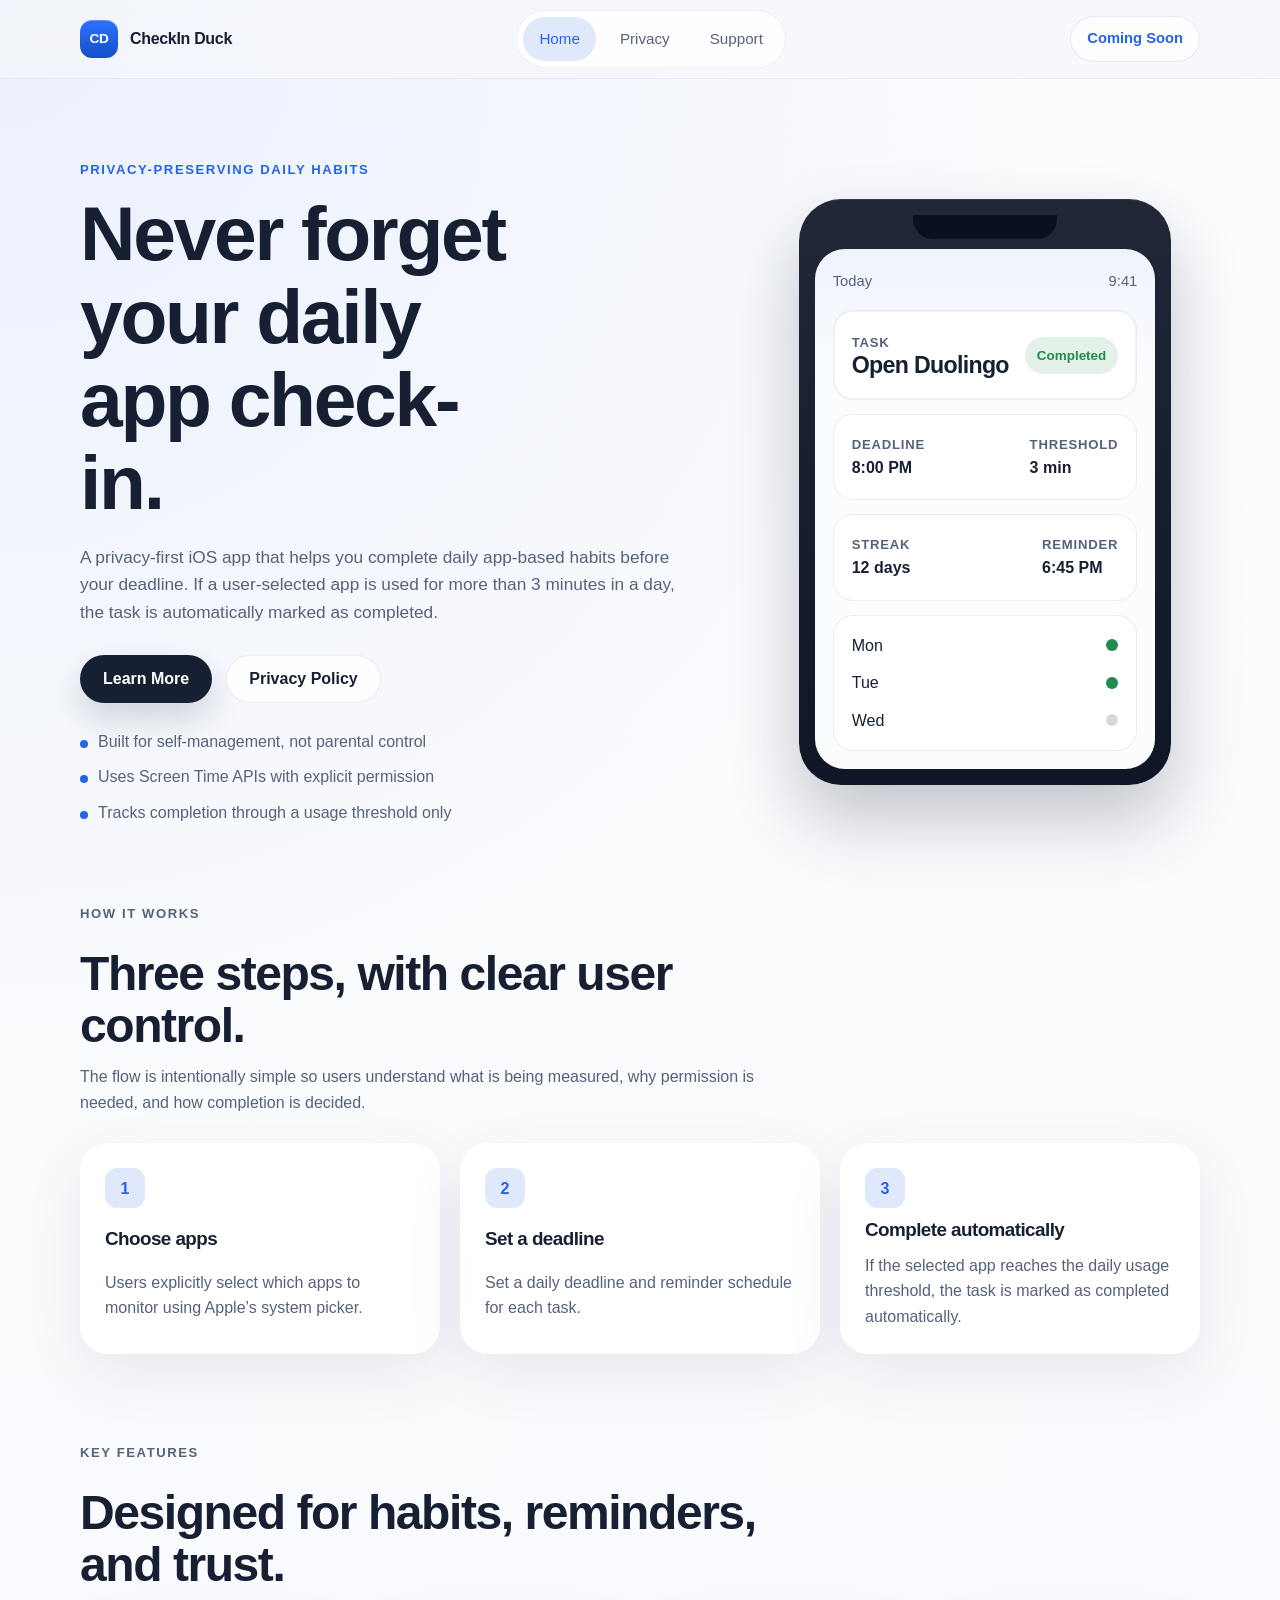
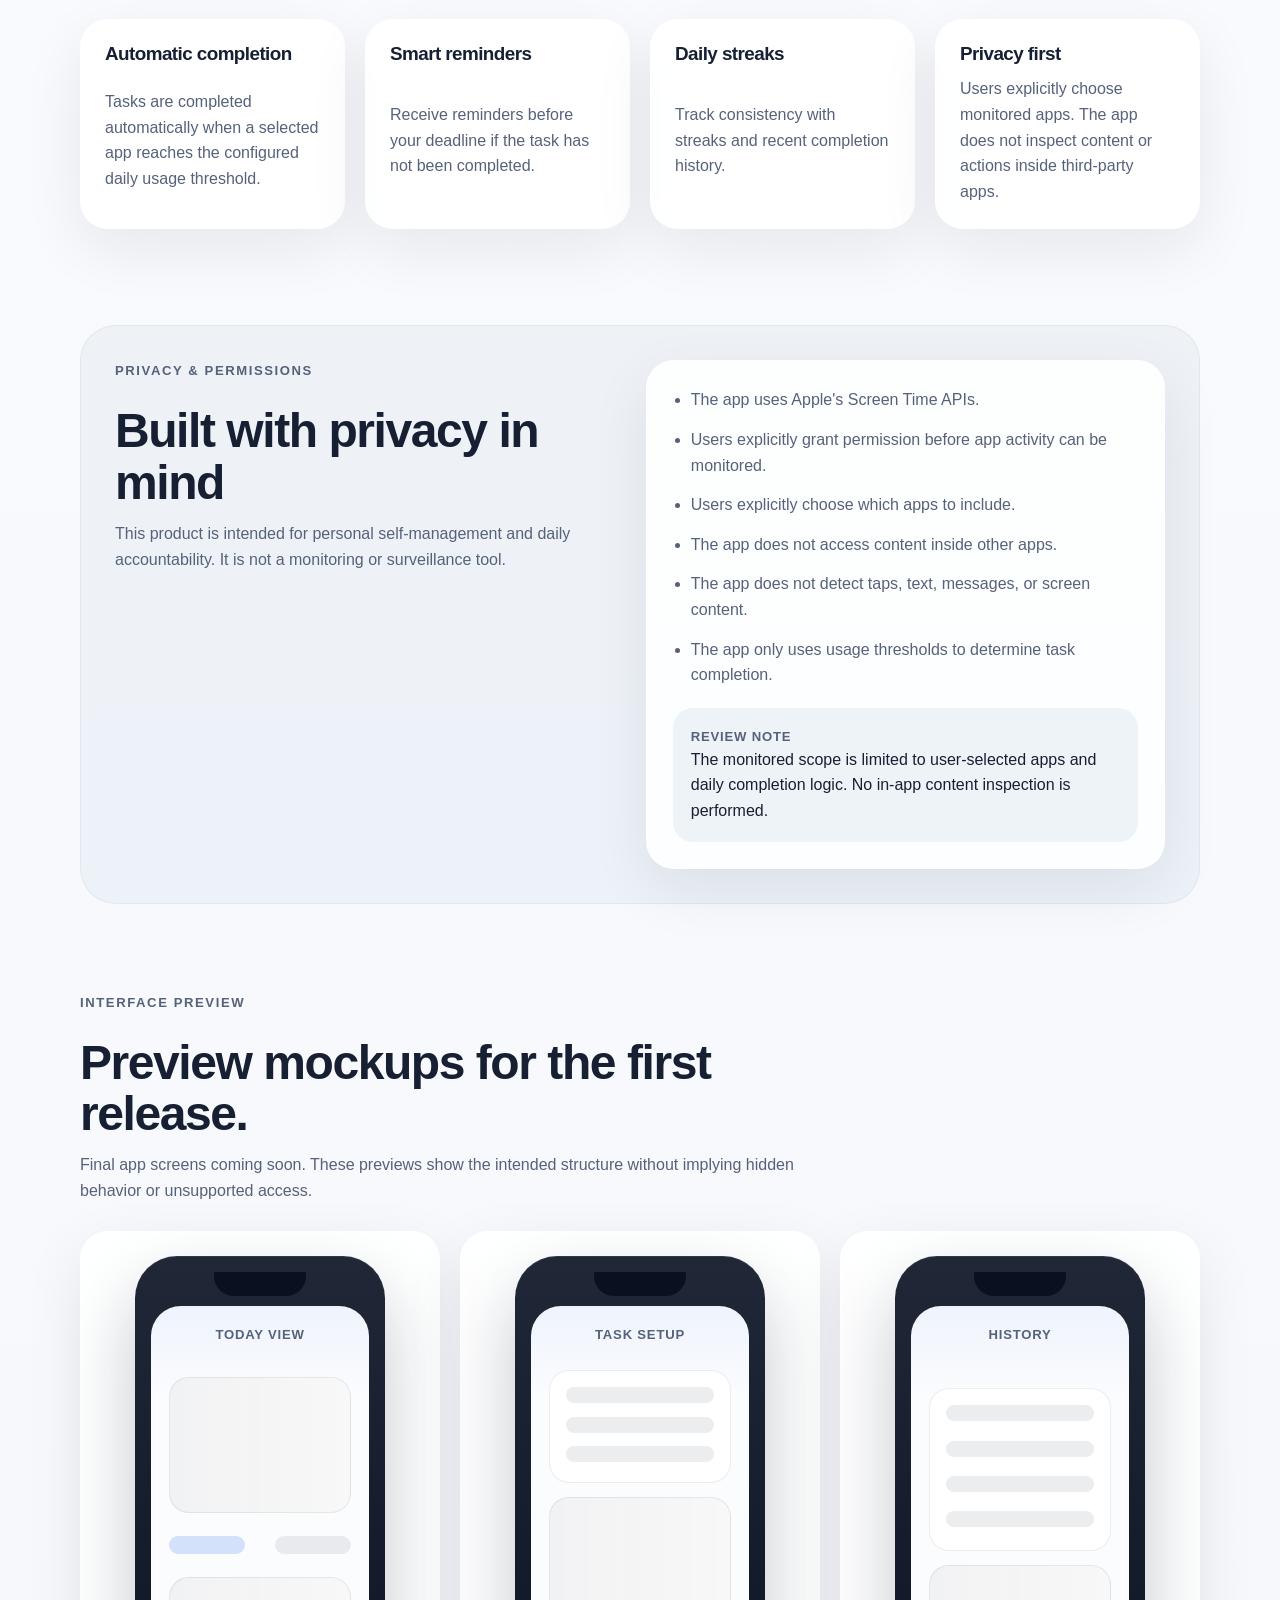
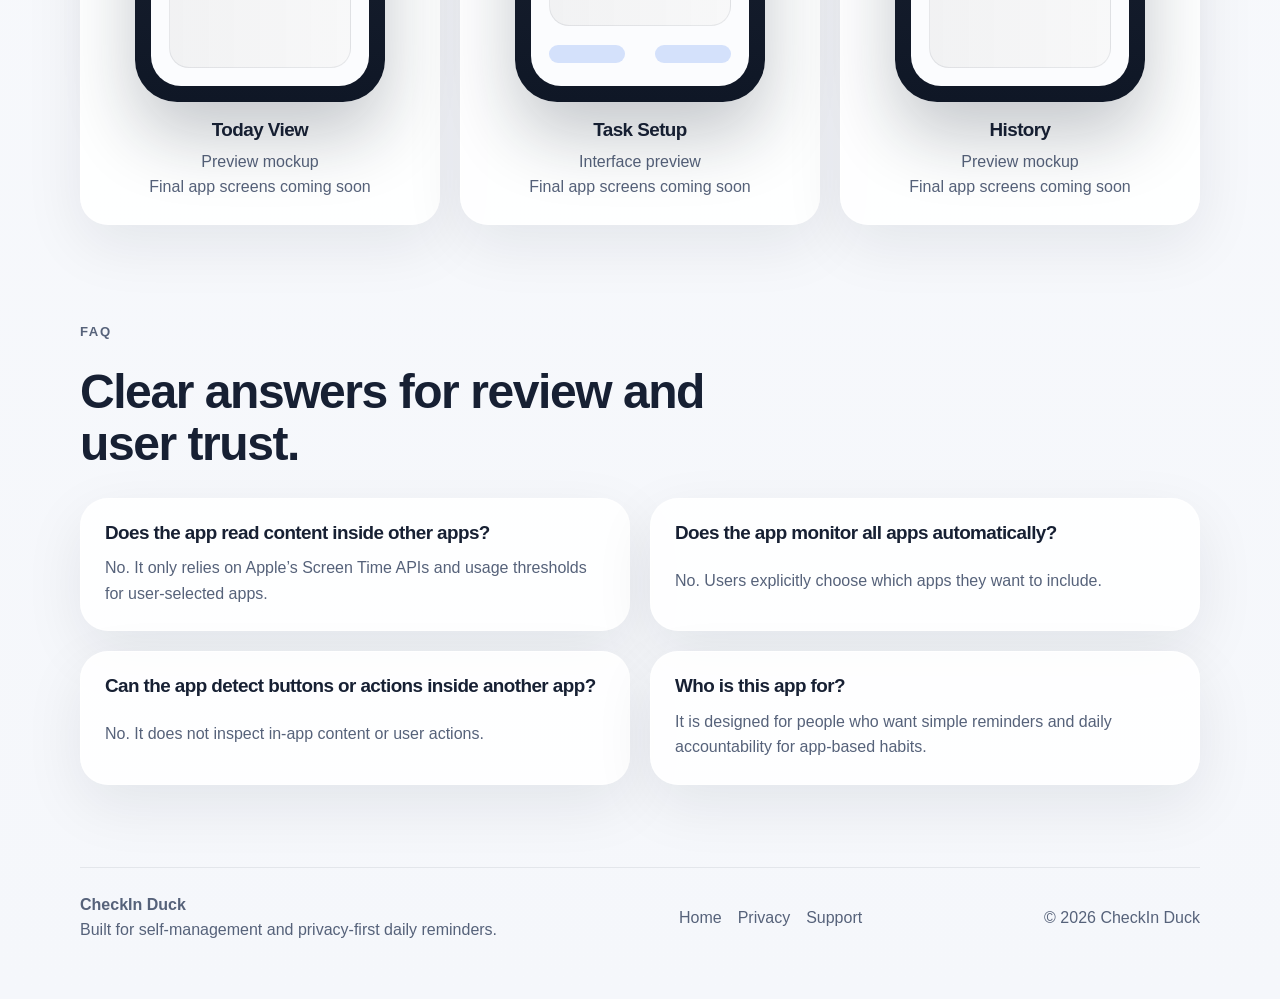
==== index.html @ afc6a71b "v1" ====
<!DOCTYPE html>
<html lang="en">
  <head>
    <meta charset="UTF-8" />
    <meta name="viewport" content="width=device-width, initial-scale=1.0" />
    <title>CheckIn Duck | Privacy-First Daily App Check-Ins</title>
    <meta
      name="description"
      content="CheckIn Duck is a privacy-preserving iOS app for daily app-based habits, reminders, and Screen Time API usage threshold check-ins."
    />
    <link rel="stylesheet" href="styles.css" />
  </head>
  <body data-page="home">
    <header class="site-header">
      <div class="container nav-shell">
        <a class="brand" href="index.html" aria-label="CheckIn Duck home">
          <span class="brand-mark">CD</span>
          <span>CheckIn Duck</span>
        </a>
        <nav class="site-nav" aria-label="Primary">
          <a href="index.html" data-nav="home">Home</a>
          <a href="privacy.html" data-nav="privacy">Privacy</a>
          <a href="support.html" data-nav="support">Support</a>
        </nav>
        <a class="nav-pill" href="#screens">Coming Soon</a>
      </div>
    </header>

    <main>
      <section class="hero">
        <div class="container hero-grid">
          <div class="hero-copy">
            <p class="eyebrow">Privacy-preserving daily habits</p>
            <h1>Never forget your daily app check-in.</h1>
            <p class="hero-text">
              A privacy-first iOS app that helps you complete daily app-based
              habits before your deadline. If a user-selected app is used for
              more than 3 minutes in a day, the task is automatically marked as
              completed.
            </p>
            <div class="hero-actions">
              <a class="button button-primary" href="#how-it-works">Learn More</a>
              <a class="button button-secondary" href="privacy.html"
                >Privacy Policy</a
              >
            </div>
            <ul class="hero-points" aria-label="Product highlights">
              <li>Built for self-management, not parental control</li>
              <li>Uses Screen Time APIs with explicit permission</li>
              <li>Tracks completion through a usage threshold only</li>
            </ul>
          </div>

          <div class="device device-hero" aria-hidden="true">
            <div class="device-notch"></div>
            <div class="device-screen">
              <div class="mock-header">
                <span>Today</span>
                <span>9:41</span>
              </div>
              <div class="mock-task accent-border">
                <div>
                  <p class="mock-label">Task</p>
                  <h2>Open Duolingo</h2>
                </div>
                <span class="status-complete">Completed</span>
              </div>
              <div class="mock-panel">
                <div>
                  <p class="mock-label">Deadline</p>
                  <strong>8:00 PM</strong>
                </div>
                <div>
                  <p class="mock-label">Threshold</p>
                  <strong>3 min</strong>
                </div>
              </div>
              <div class="mock-panel two-column">
                <div>
                  <p class="mock-label">Streak</p>
                  <strong>12 days</strong>
                </div>
                <div>
                  <p class="mock-label">Reminder</p>
                  <strong>6:45 PM</strong>
                </div>
              </div>
              <div class="mock-history">
                <div class="history-row">
                  <span>Mon</span>
                  <span class="history-dot done"></span>
                </div>
                <div class="history-row">
                  <span>Tue</span>
                  <span class="history-dot done"></span>
                </div>
                <div class="history-row">
                  <span>Wed</span>
                  <span class="history-dot pending"></span>
                </div>
              </div>
            </div>
          </div>
        </div>
      </section>

      <section class="section" id="how-it-works">
        <div class="container">
          <div class="section-heading">
            <p class="eyebrow">How It Works</p>
            <h2>Three steps, with clear user control.</h2>
            <p>
              The flow is intentionally simple so users understand what is being
              measured, why permission is needed, and how completion is decided.
            </p>
          </div>
          <div class="grid grid-3">
            <article class="card step-card">
              <span class="step-number">1</span>
              <h3>Choose apps</h3>
              <p>
                Users explicitly select which apps to monitor using Apple’s
                system picker.
              </p>
            </article>
            <article class="card step-card">
              <span class="step-number">2</span>
              <h3>Set a deadline</h3>
              <p>
                Set a daily deadline and reminder schedule for each task.
              </p>
            </article>
            <article class="card step-card">
              <span class="step-number">3</span>
              <h3>Complete automatically</h3>
              <p>
                If the selected app reaches the daily usage threshold, the task
                is marked as completed automatically.
              </p>
            </article>
          </div>
        </div>
      </section>

      <section class="section section-soft">
        <div class="container">
          <div class="section-heading">
            <p class="eyebrow">Key features</p>
            <h2>Designed for habits, reminders, and trust.</h2>
          </div>
          <div class="grid grid-4">
            <article class="card feature-card">
              <h3>Automatic completion</h3>
              <p>
                Tasks are completed automatically when a selected app reaches
                the configured daily usage threshold.
              </p>
            </article>
            <article class="card feature-card">
              <h3>Smart reminders</h3>
              <p>
                Receive reminders before your deadline if the task has not been
                completed.
              </p>
            </article>
            <article class="card feature-card">
              <h3>Daily streaks</h3>
              <p>
                Track consistency with streaks and recent completion history.
              </p>
            </article>
            <article class="card feature-card">
              <h3>Privacy first</h3>
              <p>
                Users explicitly choose monitored apps. The app does not inspect
                content or actions inside third-party apps.
              </p>
            </article>
          </div>
        </div>
      </section>

      <section class="section">
        <div class="container privacy-band">
          <div class="section-heading aligned-left">
            <p class="eyebrow">Privacy &amp; permissions</p>
            <h2>Built with privacy in mind</h2>
            <p>
              This product is intended for personal self-management and daily
              accountability. It is not a monitoring or surveillance tool.
            </p>
          </div>
          <div class="privacy-card">
            <ul class="privacy-list">
              <li>The app uses Apple's Screen Time APIs.</li>
              <li>
                Users explicitly grant permission before app activity can be
                monitored.
              </li>
              <li>Users explicitly choose which apps to include.</li>
              <li>The app does not access content inside other apps.</li>
              <li>
                The app does not detect taps, text, messages, or screen content.
              </li>
              <li>
                The app only uses usage thresholds to determine task completion.
              </li>
            </ul>
            <div class="privacy-note">
              <p class="mock-label">Review note</p>
              <p>
                The monitored scope is limited to user-selected apps and daily
                completion logic. No in-app content inspection is performed.
              </p>
            </div>
          </div>
        </div>
      </section>

      <section class="section section-soft" id="screens">
        <div class="container">
          <div class="section-heading">
            <p class="eyebrow">Interface preview</p>
            <h2>Preview mockups for the first release.</h2>
            <p>
              Final app screens coming soon. These previews show the intended
              structure without implying hidden behavior or unsupported access.
            </p>
          </div>
          <div class="grid grid-3 preview-grid">
            <article class="preview-card">
              <div class="device device-small" aria-hidden="true">
                <div class="device-notch"></div>
                <div class="device-screen">
                  <p class="preview-title">Today View</p>
                  <div class="wire-block tall"></div>
                  <div class="wire-row">
                    <span class="wire-chip"></span>
                    <span class="wire-chip light"></span>
                  </div>
                  <div class="wire-block"></div>
                </div>
              </div>
              <h3>Today View</h3>
              <p>Preview mockup</p>
              <p>Final app screens coming soon</p>
            </article>
            <article class="preview-card">
              <div class="device device-small" aria-hidden="true">
                <div class="device-notch"></div>
                <div class="device-screen">
                  <p class="preview-title">Task Setup</p>
                  <div class="wire-list">
                    <span></span>
                    <span></span>
                    <span></span>
                  </div>
                  <div class="wire-block tall"></div>
                  <div class="wire-row">
                    <span class="wire-chip"></span>
                    <span class="wire-chip"></span>
                  </div>
                </div>
              </div>
              <h3>Task Setup</h3>
              <p>Interface preview</p>
              <p>Final app screens coming soon</p>
            </article>
            <article class="preview-card">
              <div class="device device-small" aria-hidden="true">
                <div class="device-notch"></div>
                <div class="device-screen">
                  <p class="preview-title">History</p>
                  <div class="history-stack">
                    <span></span>
                    <span></span>
                    <span></span>
                    <span></span>
                  </div>
                  <div class="wire-block"></div>
                </div>
              </div>
              <h3>History</h3>
              <p>Preview mockup</p>
              <p>Final app screens coming soon</p>
            </article>
          </div>
        </div>
      </section>

      <section class="section">
        <div class="container">
          <div class="section-heading">
            <p class="eyebrow">FAQ</p>
            <h2>Clear answers for review and user trust.</h2>
          </div>
          <div class="faq-list">
            <article class="card faq-item">
              <h3>Does the app read content inside other apps?</h3>
              <p>
                No. It only relies on Apple’s Screen Time APIs and usage
                thresholds for user-selected apps.
              </p>
            </article>
            <article class="card faq-item">
              <h3>Does the app monitor all apps automatically?</h3>
              <p>
                No. Users explicitly choose which apps they want to include.
              </p>
            </article>
            <article class="card faq-item">
              <h3>Can the app detect buttons or actions inside another app?</h3>
              <p>
                No. It does not inspect in-app content or user actions.
              </p>
            </article>
            <article class="card faq-item">
              <h3>Who is this app for?</h3>
              <p>
                It is designed for people who want simple reminders and daily
                accountability for app-based habits.
              </p>
            </article>
          </div>
        </div>
      </section>
    </main>

    <footer class="site-footer">
      <div class="container footer-shell">
        <div>
          <p class="footer-brand">CheckIn Duck</p>
          <p>Built for self-management and privacy-first daily reminders.</p>
        </div>
        <div class="footer-links">
          <a href="index.html">Home</a>
          <a href="privacy.html">Privacy</a>
          <a href="support.html">Support</a>
        </div>
        <p>&copy; <span data-current-year>2026</span> CheckIn Duck</p>
      </div>
    </footer>

    <script src="script.js"></script>
  </body>
</html>
---- styles.css ----
:root {
  --bg: #f5f7fb;
  --surface: rgba(255, 255, 255, 0.88);
  --surface-strong: #ffffff;
  --surface-muted: #eef3f8;
  --text: #172033;
  --text-soft: #56627a;
  --line: rgba(23, 32, 51, 0.1);
  --accent: #2563eb;
  --accent-soft: rgba(37, 99, 235, 0.14);
  --success: #1f8b4d;
  --shadow: 0 20px 60px rgba(15, 23, 42, 0.08);
  --radius-lg: 28px;
  --radius-md: 20px;
  --radius-sm: 14px;
  --container: min(1120px, calc(100vw - 40px));
}

* {
  box-sizing: border-box;
}

html {
  scroll-behavior: smooth;
}

body {
  margin: 0;
  color: var(--text);
  font-family: "SF Pro Display", "SF Pro Text", "Helvetica Neue", Helvetica,
    Arial, sans-serif;
  background:
    radial-gradient(circle at top left, rgba(37, 99, 235, 0.08), transparent 24%),
    linear-gradient(180deg, #fbfcfe 0%, var(--bg) 100%);
  line-height: 1.6;
}

a {
  color: inherit;
  text-decoration: none;
}

img {
  max-width: 100%;
}

.container {
  width: var(--container);
  margin: 0 auto;
}

.narrow {
  width: min(760px, calc(100vw - 40px));
}

.site-header {
  position: sticky;
  top: 0;
  z-index: 10;
  backdrop-filter: blur(18px);
  background: rgba(245, 247, 251, 0.72);
  border-bottom: 1px solid rgba(23, 32, 51, 0.05);
}

.nav-shell {
  display: flex;
  align-items: center;
  justify-content: space-between;
  gap: 20px;
  min-height: 78px;
}

.brand {
  display: inline-flex;
  align-items: center;
  gap: 12px;
  font-weight: 650;
  letter-spacing: -0.02em;
}

.brand-mark {
  display: grid;
  place-items: center;
  width: 38px;
  height: 38px;
  border-radius: 12px;
  background: linear-gradient(180deg, #2b71ff, #1650c8);
  color: #fff;
  box-shadow: inset 0 1px 0 rgba(255, 255, 255, 0.24);
  font-size: 0.85rem;
}

.site-nav {
  display: inline-flex;
  gap: 8px;
  padding: 6px;
  border-radius: 999px;
  background: rgba(255, 255, 255, 0.78);
  border: 1px solid rgba(23, 32, 51, 0.06);
}

.site-nav a,
.nav-pill,
.button {
  transition:
    transform 180ms ease,
    background-color 180ms ease,
    border-color 180ms ease,
    color 180ms ease;
}

.site-nav a {
  padding: 10px 16px;
  border-radius: 999px;
  color: var(--text-soft);
  font-size: 0.95rem;
}

.site-nav a.is-active,
.site-nav a:hover {
  background: var(--accent-soft);
  color: var(--accent);
}

.nav-pill {
  padding: 10px 16px;
  border-radius: 999px;
  border: 1px solid rgba(37, 99, 235, 0.14);
  background: rgba(255, 255, 255, 0.88);
  color: var(--accent);
  font-size: 0.92rem;
  font-weight: 600;
}

.nav-pill:hover,
.button:hover {
  transform: translateY(-1px);
}

.hero,
.page-hero {
  padding: 80px 0 36px;
}

.hero-grid {
  display: grid;
  grid-template-columns: minmax(0, 1.05fr) minmax(300px, 430px);
  gap: 52px;
  align-items: center;
}

.eyebrow {
  margin: 0 0 12px;
  color: var(--accent);
  font-size: 0.82rem;
  font-weight: 700;
  letter-spacing: 0.12em;
  text-transform: uppercase;
}

h1,
h2,
h3 {
  margin: 0;
  letter-spacing: -0.03em;
  line-height: 1.08;
}

h1 {
  font-size: clamp(2.9rem, 6vw, 5.2rem);
  max-width: 10ch;
}

h2 {
  font-size: clamp(2rem, 4vw, 3rem);
}

h3 {
  font-size: 1.18rem;
}

p {
  margin: 0;
}

.hero-text,
.page-intro,
.section-heading p,
.card p,
.preview-card p,
.support-note p,
.site-footer p {
  color: var(--text-soft);
}

.hero-text {
  margin-top: 20px;
  max-width: 62ch;
  font-size: 1.08rem;
}

.hero-actions {
  display: flex;
  gap: 14px;
  margin: 28px 0 26px;
}

.button {
  display: inline-flex;
  align-items: center;
  justify-content: center;
  min-height: 48px;
  padding: 0 22px;
  border-radius: 999px;
  border: 1px solid transparent;
  font-weight: 600;
}

.button-primary {
  background: var(--text);
  color: #fff;
  box-shadow: 0 16px 32px rgba(23, 32, 51, 0.16);
}

.button-secondary {
  background: rgba(255, 255, 255, 0.82);
  border-color: rgba(23, 32, 51, 0.09);
}

.hero-points {
  display: grid;
  gap: 10px;
  margin: 0;
  padding: 0;
  list-style: none;
}

.hero-points li {
  position: relative;
  padding-left: 18px;
  color: var(--text-soft);
}

.hero-points li::before {
  content: "";
  position: absolute;
  left: 0;
  top: 11px;
  width: 8px;
  height: 8px;
  border-radius: 999px;
  background: var(--accent);
}

.section {
  padding: 42px 0 34px;
}

.section-soft {
  padding: 54px 0;
}

.section-heading {
  display: grid;
  gap: 12px;
  max-width: 720px;
  margin-bottom: 28px;
}

.aligned-left {
  margin-bottom: 0;
}

.grid {
  display: grid;
  gap: 20px;
}

.grid-3 {
  grid-template-columns: repeat(3, minmax(0, 1fr));
}

.grid-4 {
  grid-template-columns: repeat(4, minmax(0, 1fr));
}

.card,
.preview-card,
.privacy-card {
  background: var(--surface);
  border: 1px solid rgba(255, 255, 255, 0.8);
  border-radius: var(--radius-lg);
  box-shadow: var(--shadow);
}

.card,
.preview-card {
  padding: 24px;
}

.step-card,
.feature-card,
.faq-item,
.support-card,
.legal-card {
  display: grid;
  gap: 12px;
}

.step-number {
  display: inline-grid;
  place-items: center;
  width: 40px;
  height: 40px;
  border-radius: 12px;
  background: var(--accent-soft);
  color: var(--accent);
  font-weight: 700;
}

.privacy-band {
  display: grid;
  grid-template-columns: minmax(0, 0.92fr) minmax(320px, 0.95fr);
  gap: 28px;
  align-items: start;
  padding: 34px;
  background: linear-gradient(180deg, #eef2f7 0%, #edf2f8 100%);
  border-radius: 36px;
  border: 1px solid rgba(23, 32, 51, 0.05);
}

.privacy-card {
  padding: 26px;
}

.privacy-list {
  display: grid;
  gap: 14px;
  margin: 0;
  padding-left: 18px;
  color: var(--text-soft);
}

.privacy-note {
  margin-top: 20px;
  padding: 18px;
  border-radius: var(--radius-md);
  background: var(--surface-muted);
}

.device {
  position: relative;
  padding: 16px;
  border-radius: 42px;
  background: linear-gradient(180deg, #202737, #0f1726);
  box-shadow:
    0 34px 70px rgba(15, 23, 42, 0.24),
    inset 0 1px 0 rgba(255, 255, 255, 0.08);
}

.device-hero {
  max-width: 410px;
  margin: 0 auto;
}

.device-small {
  max-width: 250px;
  margin: 0 auto 18px;
}

.device-notch {
  width: 42%;
  height: 24px;
  margin: 0 auto 10px;
  border-radius: 0 0 20px 20px;
  background: #0b1020;
}

.device-screen {
  display: grid;
  gap: 14px;
  min-height: 520px;
  padding: 18px;
  border-radius: 30px;
  background:
    linear-gradient(180deg, rgba(37, 99, 235, 0.06), transparent 24%),
    #fbfcfe;
}

.device-small .device-screen {
  min-height: 380px;
}

.mock-header,
.mock-panel,
.wire-row,
.history-row {
  display: flex;
  align-items: center;
  justify-content: space-between;
}

.mock-header {
  color: var(--text-soft);
  font-size: 0.92rem;
}

.mock-task,
.mock-panel,
.mock-history,
.wire-block,
.wire-list,
.history-stack {
  border-radius: 20px;
  border: 1px solid rgba(23, 32, 51, 0.08);
  background: #fff;
}

.mock-task {
  display: flex;
  align-items: center;
  justify-content: space-between;
  gap: 16px;
  padding: 18px;
}

.accent-border {
  box-shadow: inset 0 0 0 1px rgba(37, 99, 235, 0.08);
}

.mock-task h2 {
  font-size: 1.45rem;
}

.mock-label,
.preview-title {
  font-size: 0.82rem;
  font-weight: 700;
  letter-spacing: 0.06em;
  text-transform: uppercase;
  color: var(--text-soft);
}

.status-complete {
  padding: 8px 12px;
  border-radius: 999px;
  background: rgba(31, 139, 77, 0.12);
  color: var(--success);
  font-size: 0.84rem;
  font-weight: 700;
}

.mock-panel {
  padding: 16px 18px;
}

.two-column {
  gap: 14px;
}

.mock-history {
  display: grid;
  gap: 10px;
  padding: 16px 18px;
}

.history-dot {
  display: inline-block;
  width: 12px;
  height: 12px;
  border-radius: 999px;
}

.done {
  background: var(--success);
}

.pending {
  background: rgba(23, 32, 51, 0.18);
}

.preview-grid {
  align-items: start;
}

.preview-card {
  text-align: center;
}

.preview-card h3 {
  margin-bottom: 8px;
}

.wire-block {
  min-height: 74px;
  background:
    linear-gradient(90deg, rgba(23, 32, 51, 0.06), rgba(23, 32, 51, 0.03)),
    #fff;
}

.wire-block.tall {
  min-height: 118px;
}

.wire-chip {
  width: 42%;
  height: 18px;
  border-radius: 999px;
  background: rgba(37, 99, 235, 0.18);
}

.wire-chip.light {
  background: rgba(23, 32, 51, 0.08);
}

.wire-list {
  display: grid;
  gap: 10px;
  padding: 16px;
}

.wire-list span,
.history-stack span {
  display: block;
  height: 16px;
  border-radius: 999px;
  background: rgba(23, 32, 51, 0.08);
}

.history-stack {
  display: grid;
  gap: 12px;
  padding: 16px;
}

.faq-list {
  display: grid;
  grid-template-columns: repeat(2, minmax(0, 1fr));
  gap: 20px;
}

.page-main {
  min-height: calc(100vh - 78px);
}

.legal-layout,
.support-grid {
  display: grid;
  gap: 20px;
}

.support-note {
  margin-top: 18px;
}

.site-footer {
  padding: 48px 0 56px;
}

.footer-shell {
  display: flex;
  align-items: center;
  justify-content: space-between;
  gap: 24px;
  padding-top: 24px;
  border-top: 1px solid rgba(23, 32, 51, 0.08);
}

.footer-brand {
  color: var(--text);
  font-weight: 650;
}

.footer-links {
  display: inline-flex;
  gap: 16px;
  color: var(--text-soft);
}

@media (max-width: 980px) {
  .hero-grid,
  .privacy-band,
  .grid-4 {
    grid-template-columns: 1fr;
  }

  .grid-3,
  .faq-list {
    grid-template-columns: repeat(2, minmax(0, 1fr));
  }

  .device-hero {
    max-width: 360px;
  }
}

@media (max-width: 760px) {
  .nav-shell,
  .footer-shell,
  .hero-actions {
    flex-direction: column;
    align-items: stretch;
  }

  .site-nav,
  .footer-links {
    justify-content: center;
  }

  .nav-pill,
  .button {
    width: 100%;
  }

  .hero,
  .page-hero {
    padding-top: 48px;
  }

  .section,
  .section-soft {
    padding: 32px 0;
  }

  .grid-3,
  .faq-list {
    grid-template-columns: 1fr;
  }

  .privacy-band {
    padding: 24px;
    border-radius: 28px;
  }

  .card,
  .preview-card,
  .privacy-card {
    border-radius: 22px;
  }
}
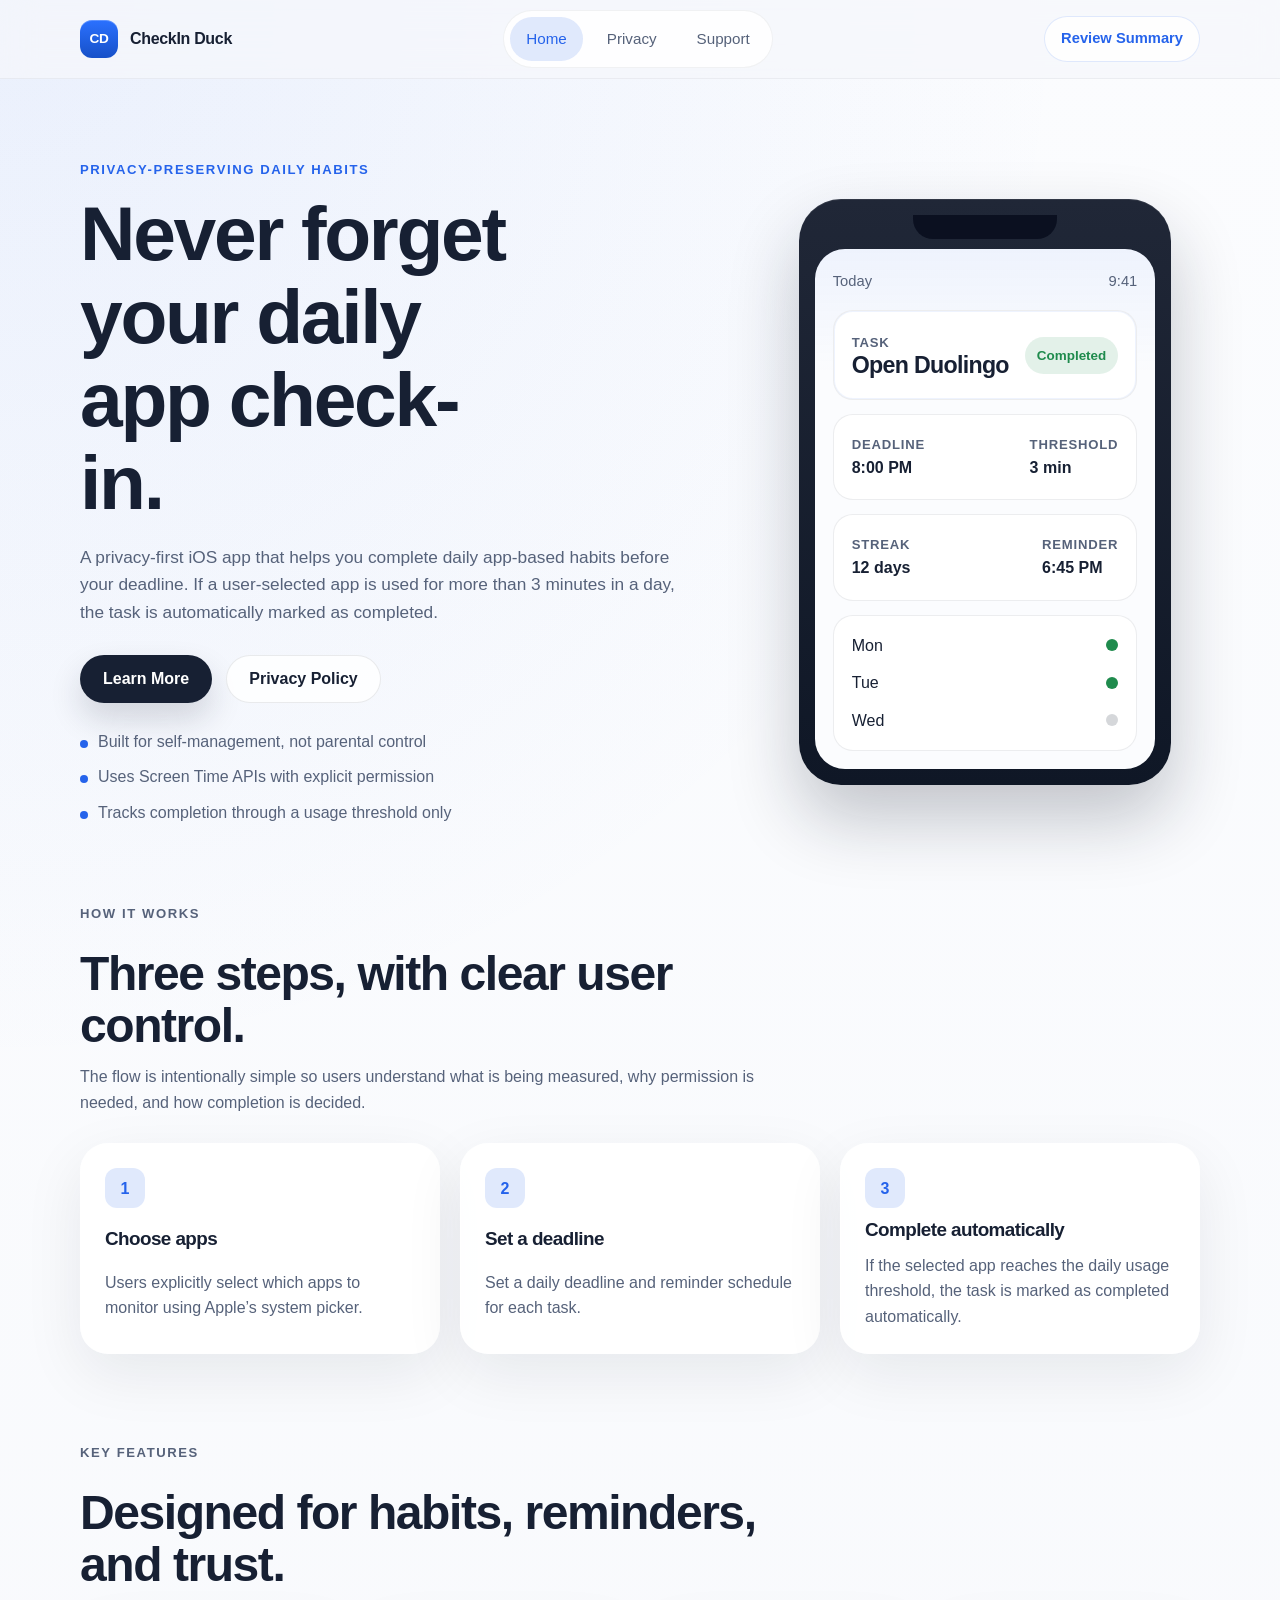
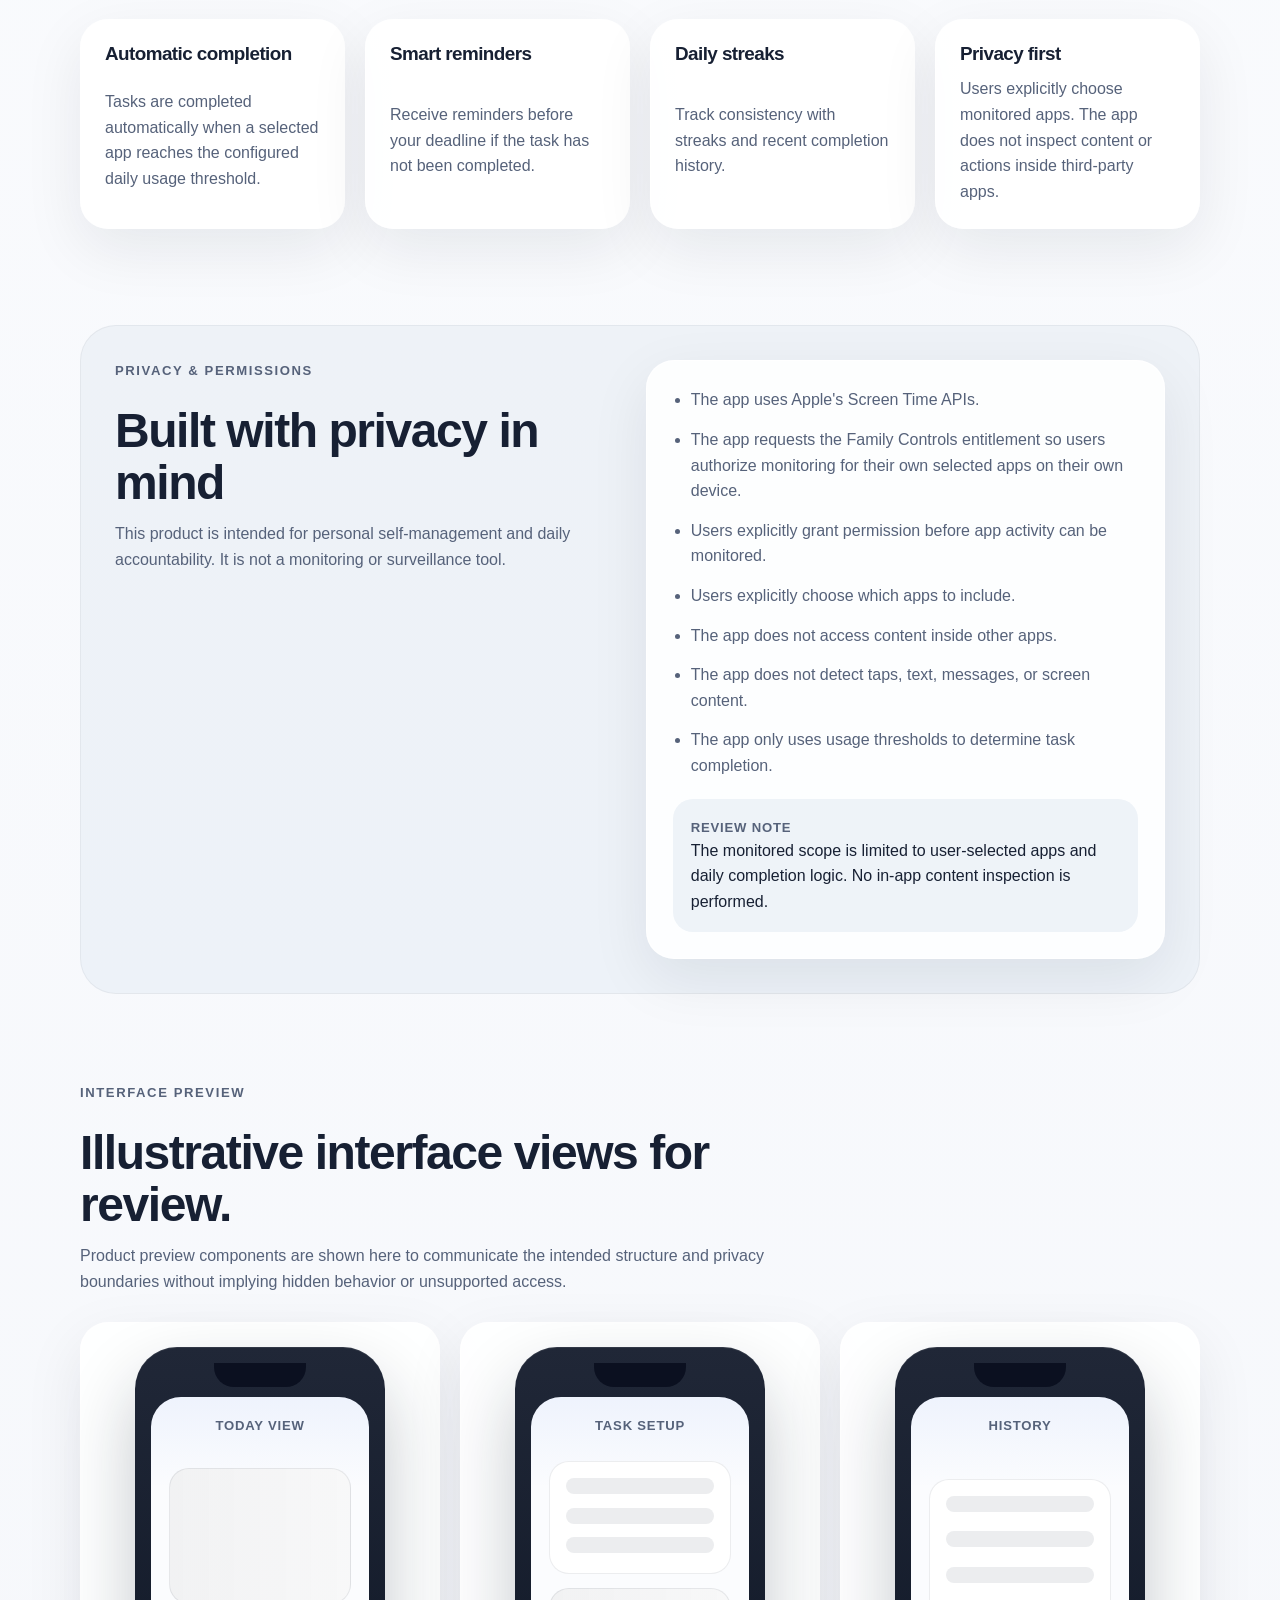
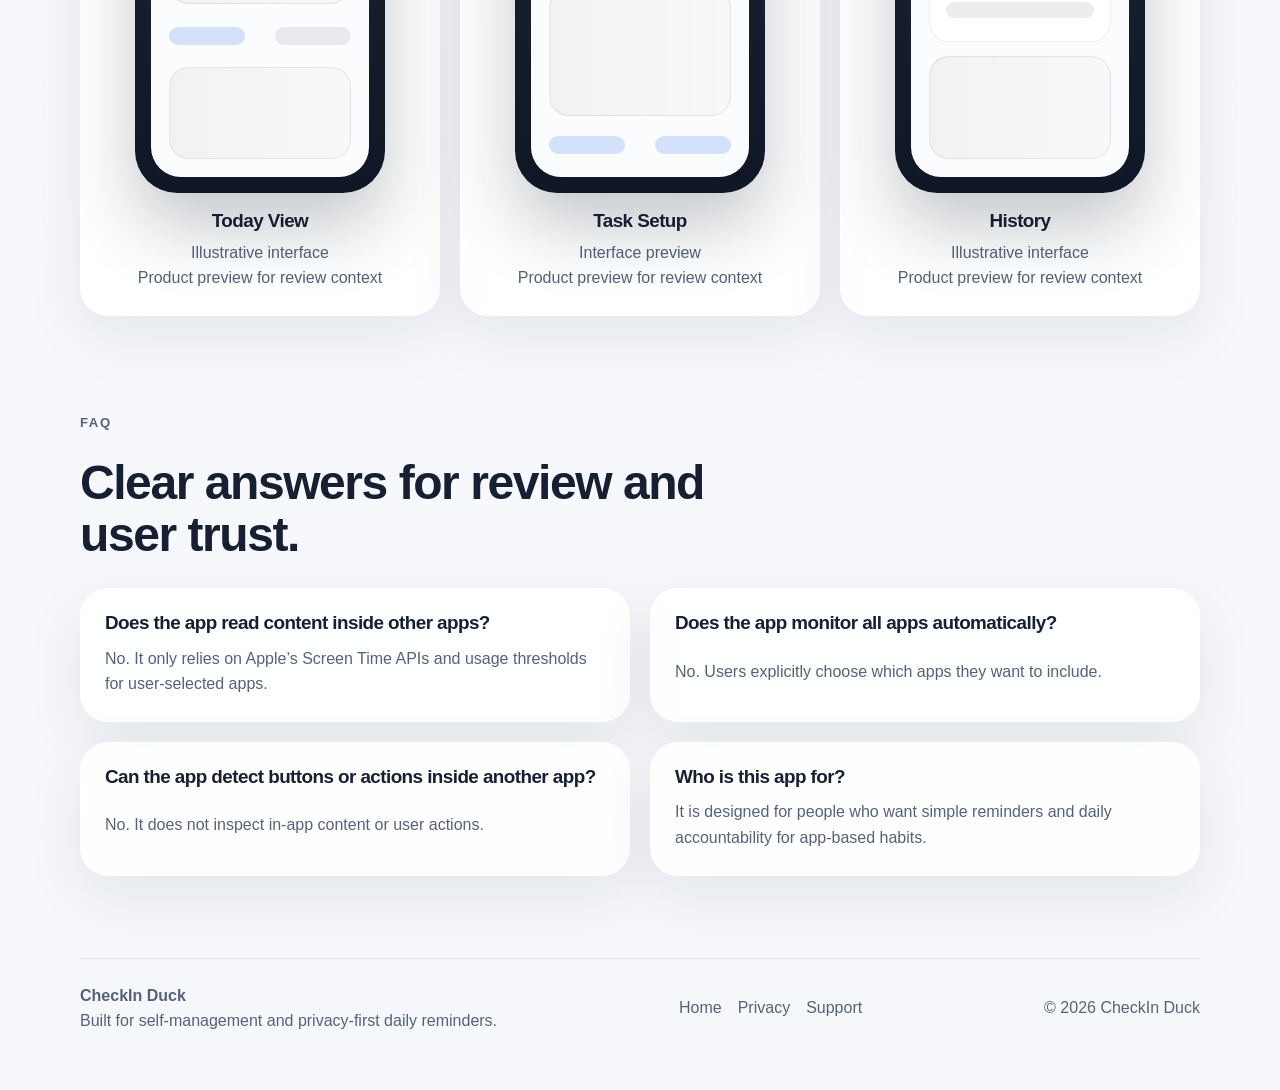
==== commit 401ed565: "v2" ====
--- a/index.html
+++ b/index.html
@@ -22,7 +22,7 @@
           <a href="privacy.html" data-nav="privacy">Privacy</a>
           <a href="support.html" data-nav="support">Support</a>
         </nav>
-        <a class="nav-pill" href="#screens">Coming Soon</a>
+        <a class="nav-pill" href="#review-note">Review Summary</a>
       </div>
     </header>
 
@@ -180,7 +180,7 @@
         </div>
       </section>
 
-      <section class="section">
+      <section class="section" id="review-note">
         <div class="container privacy-band">
           <div class="section-heading aligned-left">
             <p class="eyebrow">Privacy &amp; permissions</p>
@@ -193,6 +193,9 @@
           <div class="privacy-card">
             <ul class="privacy-list">
               <li>The app uses Apple's Screen Time APIs.</li>
+              <li>
+                The app requests the Family Controls entitlement so users authorize monitoring for their own selected apps on their own device.
+              </li>
               <li>
                 Users explicitly grant permission before app activity can be
                 monitored.
@@ -221,10 +224,11 @@
         <div class="container">
           <div class="section-heading">
             <p class="eyebrow">Interface preview</p>
-            <h2>Preview mockups for the first release.</h2>
+            <h2>Illustrative interface views for review.</h2>
             <p>
-              Final app screens coming soon. These previews show the intended
-              structure without implying hidden behavior or unsupported access.
+              Product preview components are shown here to communicate the
+              intended structure and privacy boundaries without implying hidden
+              behavior or unsupported access.
             </p>
           </div>
           <div class="grid grid-3 preview-grid">
@@ -242,8 +246,8 @@
                 </div>
               </div>
               <h3>Today View</h3>
-              <p>Preview mockup</p>
-              <p>Final app screens coming soon</p>
+              <p>Illustrative interface</p>
+              <p>Product preview for review context</p>
             </article>
             <article class="preview-card">
               <div class="device device-small" aria-hidden="true">
@@ -264,7 +268,7 @@
               </div>
               <h3>Task Setup</h3>
               <p>Interface preview</p>
-              <p>Final app screens coming soon</p>
+              <p>Product preview for review context</p>
             </article>
             <article class="preview-card">
               <div class="device device-small" aria-hidden="true">
@@ -281,8 +285,8 @@
                 </div>
               </div>
               <h3>History</h3>
-              <p>Preview mockup</p>
-              <p>Final app screens coming soon</p>
+              <p>Illustrative interface</p>
+              <p>Product preview for review context</p>
             </article>
           </div>
         </div>
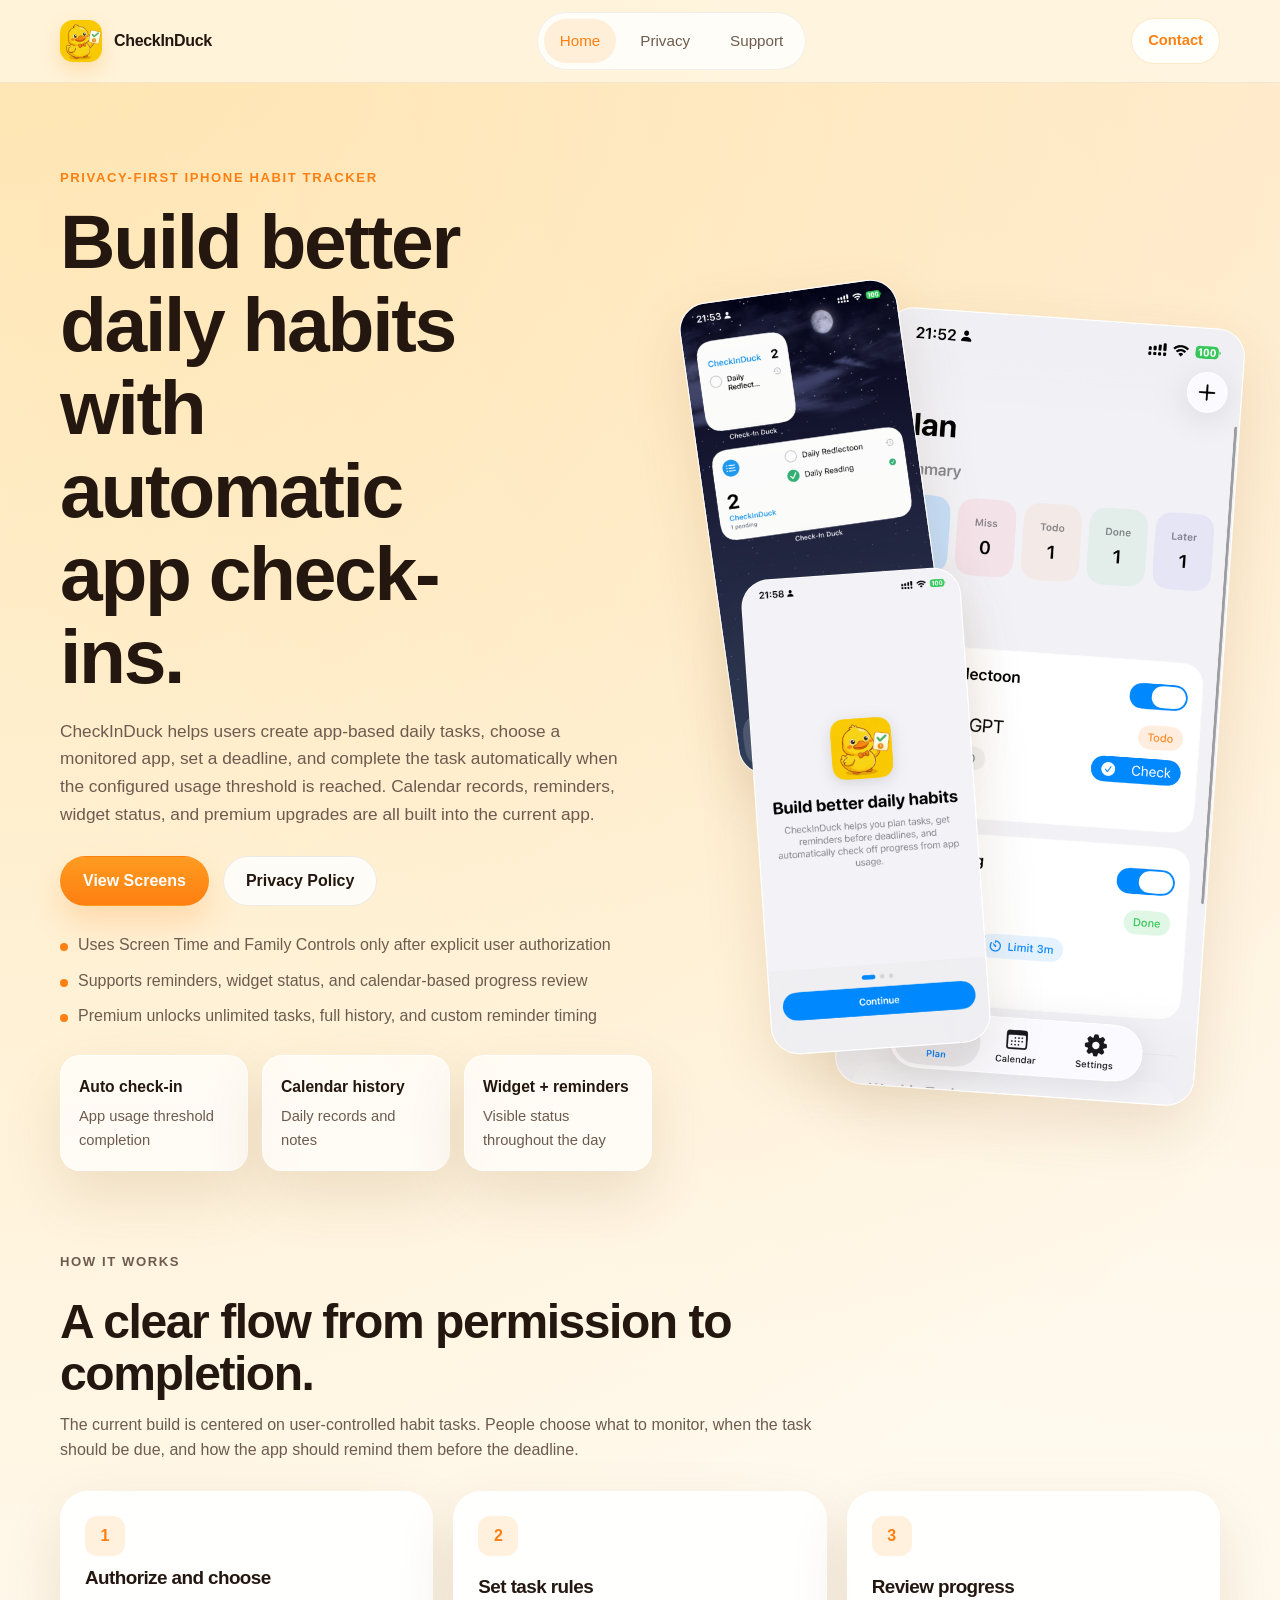
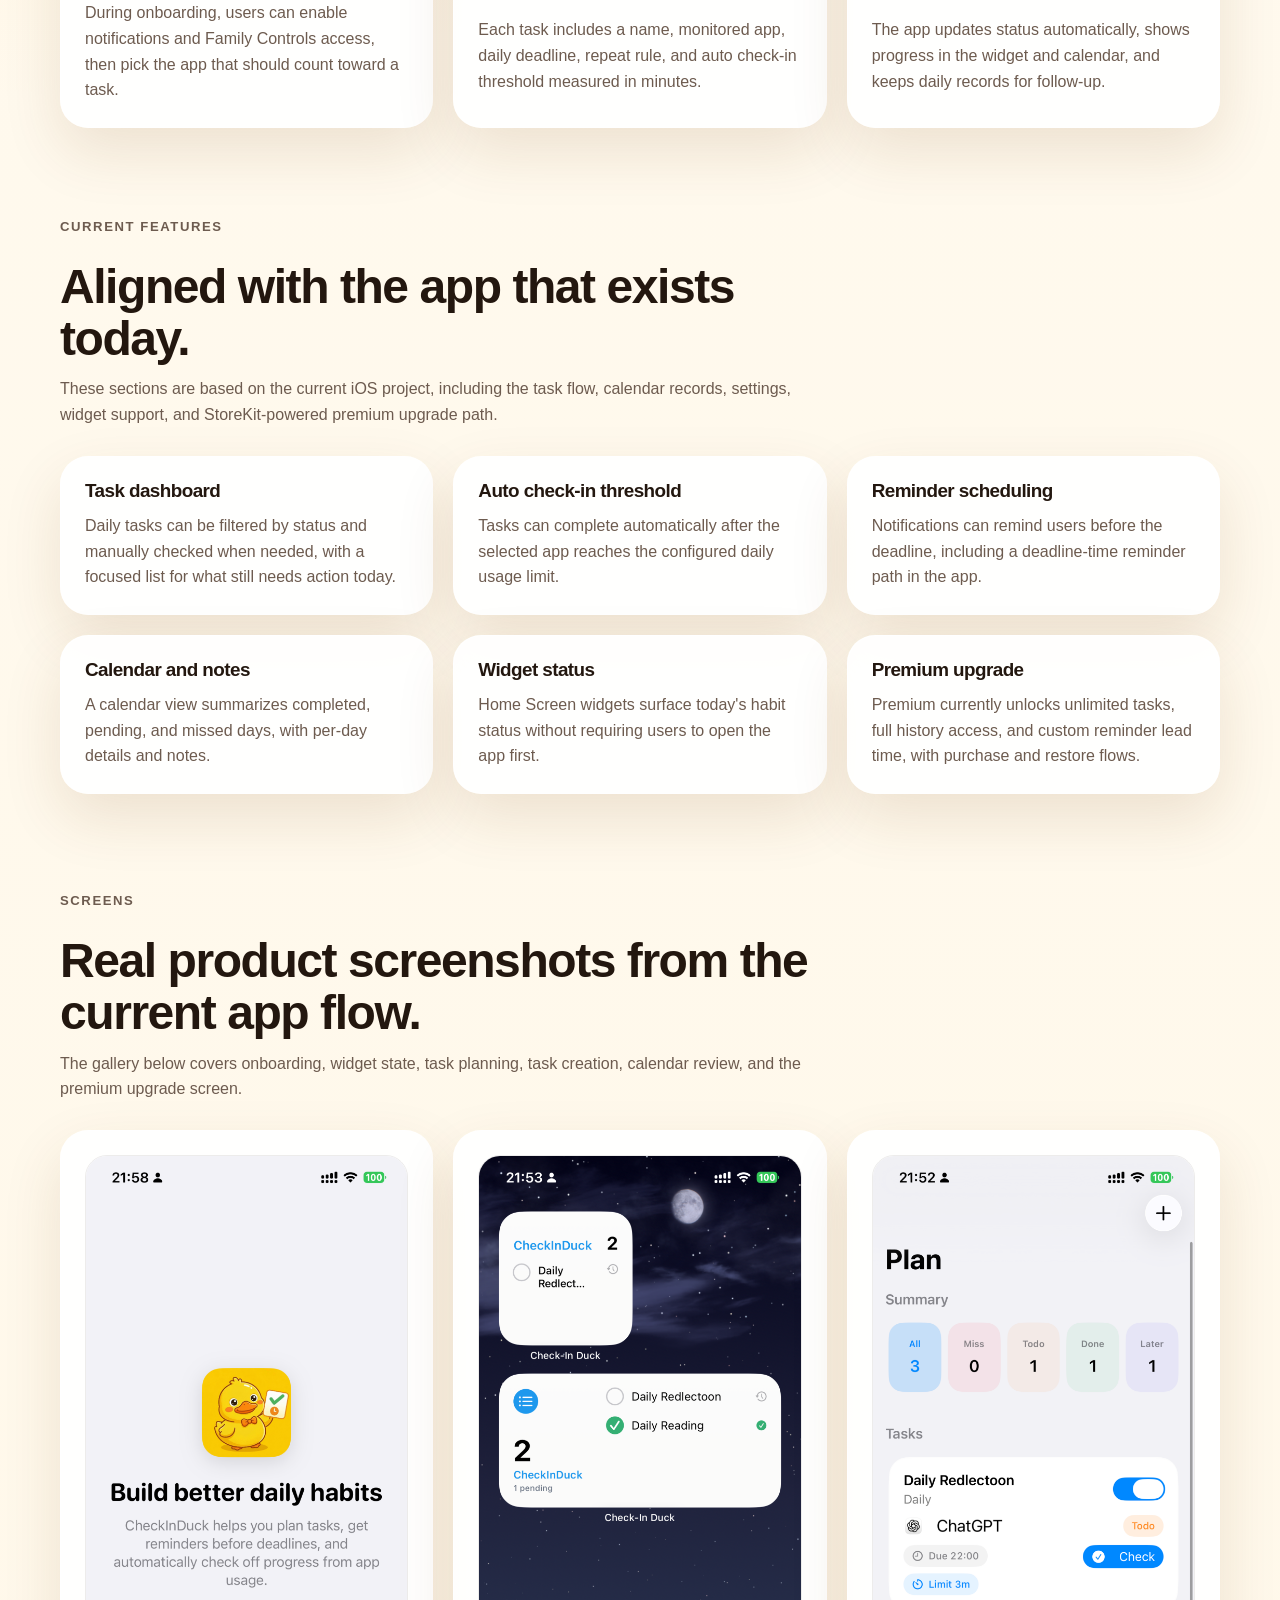
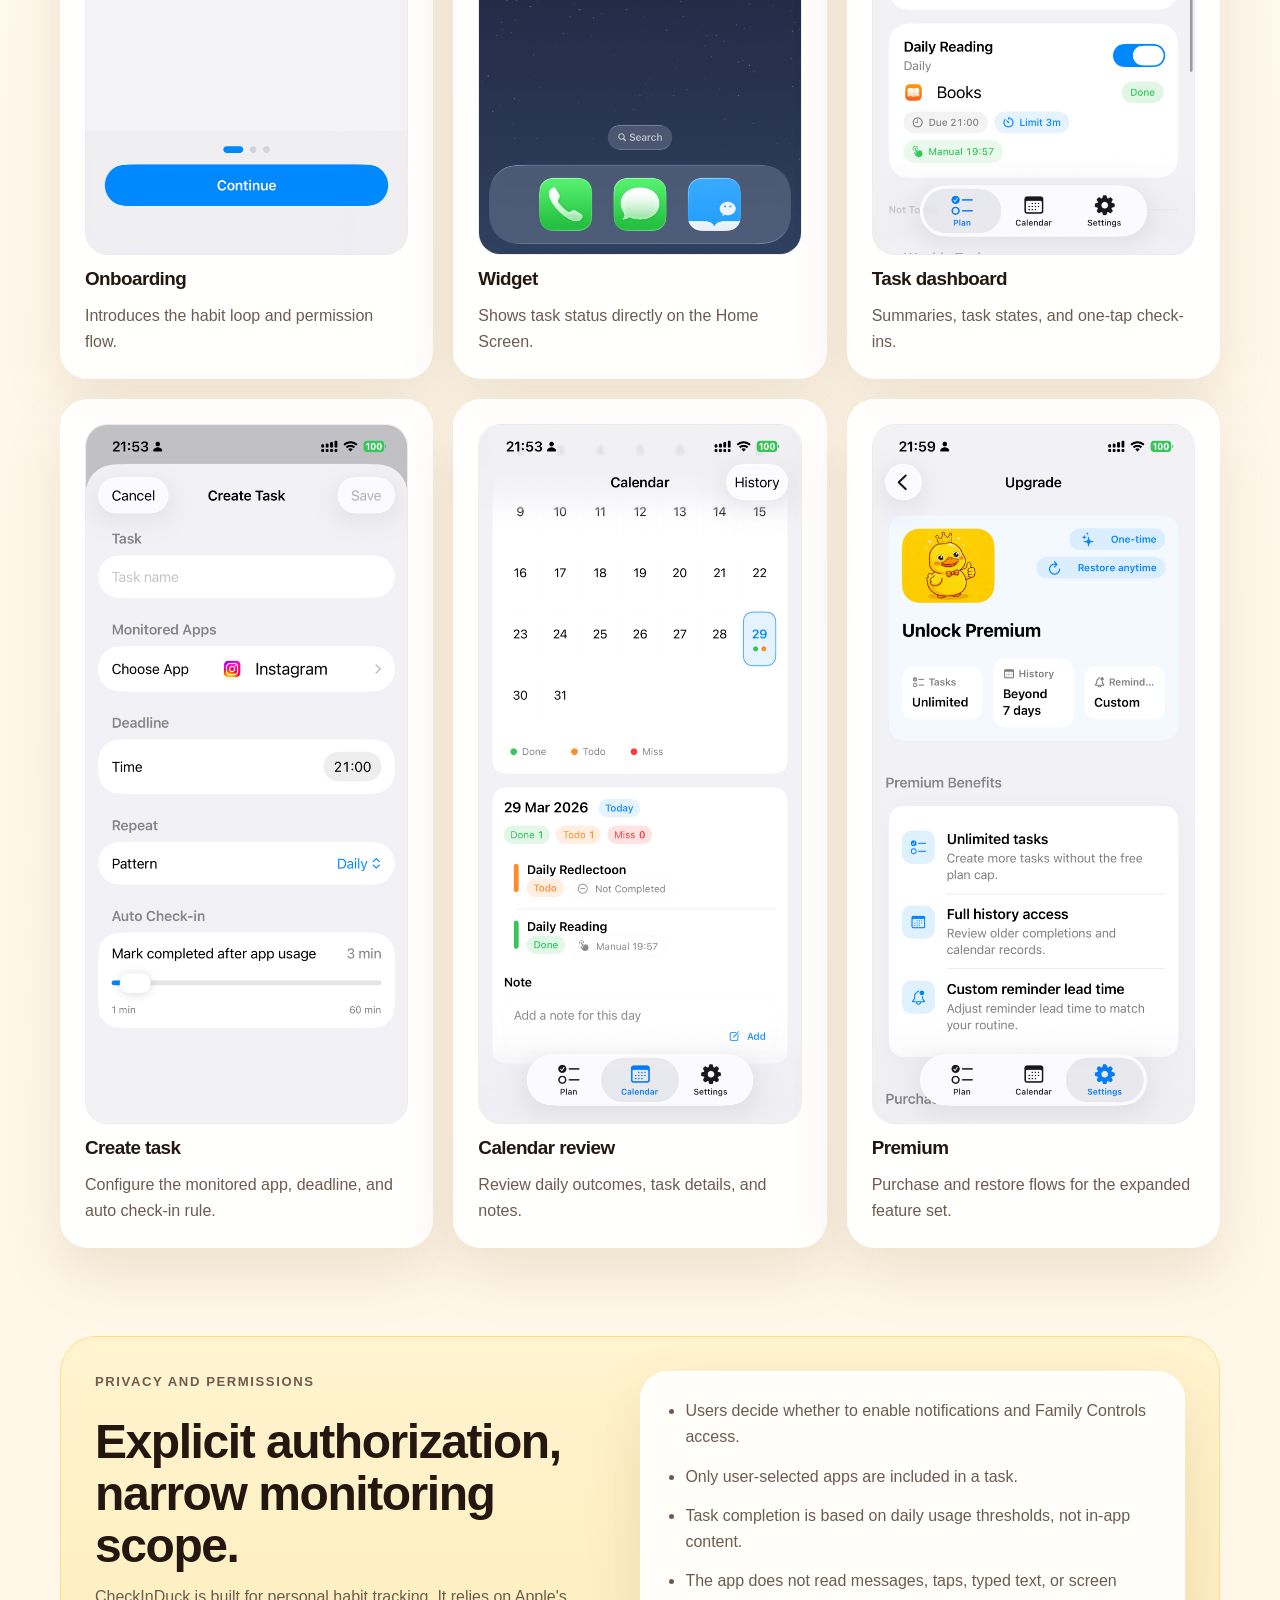
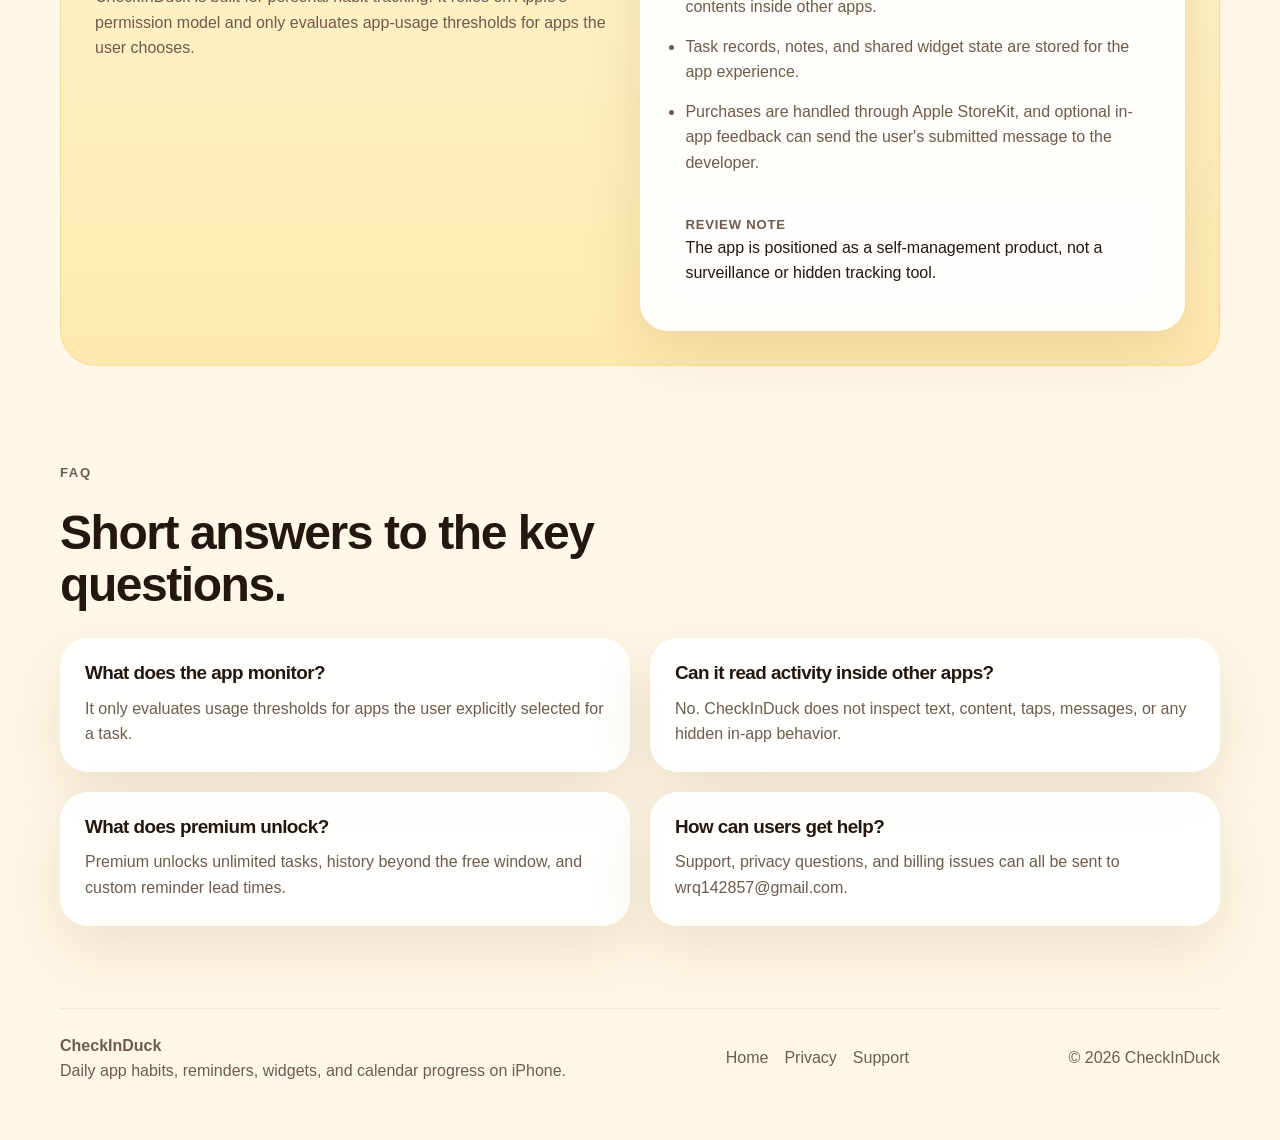
==== commit 0b89b0ae: "fix" ====
--- a/index.html
+++ b/index.html
@@ -3,26 +3,27 @@
   <head>
     <meta charset="UTF-8" />
     <meta name="viewport" content="width=device-width, initial-scale=1.0" />
-    <title>CheckIn Duck | Privacy-First Daily App Check-Ins</title>
+    <title>CheckInDuck | Daily Habit Check-Ins for iPhone</title>
     <meta
       name="description"
-      content="CheckIn Duck is a privacy-preserving iOS app for daily app-based habits, reminders, and Screen Time API usage threshold check-ins."
+      content="CheckInDuck is a privacy-first iPhone app for app-based daily habits, reminder deadlines, calendar records, widget status, and premium upgrades."
     />
+    <link rel="icon" type="image/png" href="appstore.png" />
     <link rel="stylesheet" href="styles.css" />
   </head>
   <body data-page="home">
     <header class="site-header">
       <div class="container nav-shell">
-        <a class="brand" href="index.html" aria-label="CheckIn Duck home">
-          <span class="brand-mark">CD</span>
-          <span>CheckIn Duck</span>
+        <a class="brand" href="index.html" aria-label="CheckInDuck home">
+          <img class="brand-icon" src="appstore.png" alt="CheckInDuck app icon" />
+          <span>CheckInDuck</span>
         </a>
         <nav class="site-nav" aria-label="Primary">
           <a href="index.html" data-nav="home">Home</a>
           <a href="privacy.html" data-nav="privacy">Privacy</a>
           <a href="support.html" data-nav="support">Support</a>
         </nav>
-        <a class="nav-pill" href="#review-note">Review Summary</a>
+        <a class="nav-pill" href="mailto:wrq142857@gmail.com">Contact</a>
       </div>
     </header>
 
@@ -30,75 +31,60 @@
       <section class="hero">
         <div class="container hero-grid">
           <div class="hero-copy">
-            <p class="eyebrow">Privacy-preserving daily habits</p>
-            <h1>Never forget your daily app check-in.</h1>
+            <p class="eyebrow">Privacy-first iPhone habit tracker</p>
+            <h1>Build better daily habits with automatic app check-ins.</h1>
             <p class="hero-text">
-              A privacy-first iOS app that helps you complete daily app-based
-              habits before your deadline. If a user-selected app is used for
-              more than 3 minutes in a day, the task is automatically marked as
-              completed.
+              CheckInDuck helps users create app-based daily tasks, choose a
+              monitored app, set a deadline, and complete the task automatically
+              when the configured usage threshold is reached. Calendar records,
+              reminders, widget status, and premium upgrades are all built into
+              the current app.
             </p>
             <div class="hero-actions">
-              <a class="button button-primary" href="#how-it-works">Learn More</a>
+              <a class="button button-primary" href="#screens">View Screens</a>
               <a class="button button-secondary" href="privacy.html"
                 >Privacy Policy</a
               >
             </div>
             <ul class="hero-points" aria-label="Product highlights">
-              <li>Built for self-management, not parental control</li>
-              <li>Uses Screen Time APIs with explicit permission</li>
-              <li>Tracks completion through a usage threshold only</li>
+              <li>Uses Screen Time and Family Controls only after explicit user authorization</li>
+              <li>Supports reminders, widget status, and calendar-based progress review</li>
+              <li>Premium unlocks unlimited tasks, full history, and custom reminder timing</li>
             </ul>
-          </div>
-
-          <div class="device device-hero" aria-hidden="true">
-            <div class="device-notch"></div>
-            <div class="device-screen">
-              <div class="mock-header">
-                <span>Today</span>
-                <span>9:41</span>
-              </div>
-              <div class="mock-task accent-border">
-                <div>
-                  <p class="mock-label">Task</p>
-                  <h2>Open Duolingo</h2>
-                </div>
-                <span class="status-complete">Completed</span>
-              </div>
-              <div class="mock-panel">
-                <div>
-                  <p class="mock-label">Deadline</p>
-                  <strong>8:00 PM</strong>
-                </div>
-                <div>
-                  <p class="mock-label">Threshold</p>
-                  <strong>3 min</strong>
-                </div>
-              </div>
-              <div class="mock-panel two-column">
-                <div>
-                  <p class="mock-label">Streak</p>
-                  <strong>12 days</strong>
-                </div>
-                <div>
-                  <p class="mock-label">Reminder</p>
-                  <strong>6:45 PM</strong>
-                </div>
-              </div>
-              <div class="mock-history">
-                <div class="history-row">
-                  <span>Mon</span>
-                  <span class="history-dot done"></span>
-                </div>
-                <div class="history-row">
-                  <span>Tue</span>
-                  <span class="history-dot done"></span>
-                </div>
-                <div class="history-row">
-                  <span>Wed</span>
-                  <span class="history-dot pending"></span>
-                </div>
-              </div>
+            <div class="hero-metrics" aria-label="Current product scope">
+              <article class="metric-pill">
+                <strong>Auto check-in</strong>
+                <span>App usage threshold completion</span>
+              </article>
+              <article class="metric-pill">
+                <strong>Calendar history</strong>
+                <span>Daily records and notes</span>
+              </article>
+              <article class="metric-pill">
+                <strong>Widget + reminders</strong>
+                <span>Visible status throughout the day</span>
+              </article>
+            </div>
+          </div>
+
+          <div class="hero-visuals" aria-label="CheckInDuck interface preview">
+            <div class="hero-card hero-card-main">
+              <img
+                src="screen/img_3.png"
+                alt="CheckInDuck task dashboard screenshot"
+              />
+            </div>
+            <div class="hero-card hero-card-widget">
+              <img
+                src="screen/img_2.png"
+                alt="CheckInDuck widget screenshot"
+              />
+            </div>
+            <div class="hero-card hero-card-onboarding">
+              <img
+                src="screen/img_1.png"
+                alt="CheckInDuck onboarding screenshot"
+              />
             </div>
           </div>
         </div>
@@ -107,35 +93,38 @@
       <section class="section" id="how-it-works">
         <div class="container">
           <div class="section-heading">
-            <p class="eyebrow">How It Works</p>
-            <h2>Three steps, with clear user control.</h2>
+            <p class="eyebrow">How it works</p>
+            <h2>A clear flow from permission to completion.</h2>
             <p>
-              The flow is intentionally simple so users understand what is being
-              measured, why permission is needed, and how completion is decided.
+              The current build is centered on user-controlled habit tasks.
+              People choose what to monitor, when the task should be due, and
+              how the app should remind them before the deadline.
             </p>
           </div>
           <div class="grid grid-3">
             <article class="card step-card">
               <span class="step-number">1</span>
-              <h3>Choose apps</h3>
-              <p>
-                Users explicitly select which apps to monitor using Apple’s
-                system picker.
+              <h3>Authorize and choose</h3>
+              <p>
+                During onboarding, users can enable notifications and Family
+                Controls access, then pick the app that should count toward a
+                task.
               </p>
             </article>
             <article class="card step-card">
               <span class="step-number">2</span>
-              <h3>Set a deadline</h3>
-              <p>
-                Set a daily deadline and reminder schedule for each task.
+              <h3>Set task rules</h3>
+              <p>
+                Each task includes a name, monitored app, daily deadline,
+                repeat rule, and auto check-in threshold measured in minutes.
               </p>
             </article>
             <article class="card step-card">
               <span class="step-number">3</span>
-              <h3>Complete automatically</h3>
-              <p>
-                If the selected app reaches the daily usage threshold, the task
-                is marked as completed automatically.
+              <h3>Review progress</h3>
+              <p>
+                The app updates status automatically, shows progress in the
+                widget and calendar, and keeps daily records for follow-up.
               </p>
             </article>
           </div>
@@ -145,149 +134,157 @@
       <section class="section section-soft">
         <div class="container">
           <div class="section-heading">
-            <p class="eyebrow">Key features</p>
-            <h2>Designed for habits, reminders, and trust.</h2>
-          </div>
-          <div class="grid grid-4">
-            <article class="card feature-card">
-              <h3>Automatic completion</h3>
-              <p>
-                Tasks are completed automatically when a selected app reaches
-                the configured daily usage threshold.
-              </p>
-            </article>
-            <article class="card feature-card">
-              <h3>Smart reminders</h3>
-              <p>
-                Receive reminders before your deadline if the task has not been
-                completed.
-              </p>
-            </article>
-            <article class="card feature-card">
-              <h3>Daily streaks</h3>
-              <p>
-                Track consistency with streaks and recent completion history.
-              </p>
-            </article>
-            <article class="card feature-card">
-              <h3>Privacy first</h3>
-              <p>
-                Users explicitly choose monitored apps. The app does not inspect
-                content or actions inside third-party apps.
-              </p>
-            </article>
-          </div>
-        </div>
-      </section>
-
-      <section class="section" id="review-note">
+            <p class="eyebrow">Current features</p>
+            <h2>Aligned with the app that exists today.</h2>
+            <p>
+              These sections are based on the current iOS project, including
+              the task flow, calendar records, settings, widget support, and
+              StoreKit-powered premium upgrade path.
+            </p>
+          </div>
+          <div class="grid grid-3">
+            <article class="card feature-card">
+              <h3>Task dashboard</h3>
+              <p>
+                Daily tasks can be filtered by status and manually checked when
+                needed, with a focused list for what still needs action today.
+              </p>
+            </article>
+            <article class="card feature-card">
+              <h3>Auto check-in threshold</h3>
+              <p>
+                Tasks can complete automatically after the selected app reaches
+                the configured daily usage limit.
+              </p>
+            </article>
+            <article class="card feature-card">
+              <h3>Reminder scheduling</h3>
+              <p>
+                Notifications can remind users before the deadline, including a
+                deadline-time reminder path in the app.
+              </p>
+            </article>
+            <article class="card feature-card">
+              <h3>Calendar and notes</h3>
+              <p>
+                A calendar view summarizes completed, pending, and missed days,
+                with per-day details and notes.
+              </p>
+            </article>
+            <article class="card feature-card">
+              <h3>Widget status</h3>
+              <p>
+                Home Screen widgets surface today&apos;s habit status without
+                requiring users to open the app first.
+              </p>
+            </article>
+            <article class="card feature-card">
+              <h3>Premium upgrade</h3>
+              <p>
+                Premium currently unlocks unlimited tasks, full history access,
+                and custom reminder lead time, with purchase and restore flows.
+              </p>
+            </article>
+          </div>
+        </div>
+      </section>
+
+      <section class="section" id="screens">
+        <div class="container">
+          <div class="section-heading">
+            <p class="eyebrow">Screens</p>
+            <h2>Real product screenshots from the current app flow.</h2>
+            <p>
+              The gallery below covers onboarding, widget state, task planning,
+              task creation, calendar review, and the premium upgrade screen.
+            </p>
+          </div>
+          <div class="screen-grid">
+            <article class="screen-card">
+              <img
+                loading="lazy"
+                src="screen/img_1.png"
+                alt="CheckInDuck onboarding screen"
+              />
+              <h3>Onboarding</h3>
+              <p>Introduces the habit loop and permission flow.</p>
+            </article>
+            <article class="screen-card">
+              <img
+                loading="lazy"
+                src="screen/img_2.png"
+                alt="CheckInDuck widget screen"
+              />
+              <h3>Widget</h3>
+              <p>Shows task status directly on the Home Screen.</p>
+            </article>
+            <article class="screen-card">
+              <img
+                loading="lazy"
+                src="screen/img_3.png"
+                alt="CheckInDuck plan screen"
+              />
+              <h3>Task dashboard</h3>
+              <p>Summaries, task states, and one-tap check-ins.</p>
+            </article>
+            <article class="screen-card">
+              <img
+                loading="lazy"
+                src="screen/img_4.png"
+                alt="CheckInDuck create task screen"
+              />
+              <h3>Create task</h3>
+              <p>Configure the monitored app, deadline, and auto check-in rule.</p>
+            </article>
+            <article class="screen-card">
+              <img
+                loading="lazy"
+                src="screen/img_5.png"
+                alt="CheckInDuck calendar screen"
+              />
+              <h3>Calendar review</h3>
+              <p>Review daily outcomes, task details, and notes.</p>
+            </article>
+            <article class="screen-card">
+              <img
+                loading="lazy"
+                src="screen/img_6.png"
+                alt="CheckInDuck premium upgrade screen"
+              />
+              <h3>Premium</h3>
+              <p>Purchase and restore flows for the expanded feature set.</p>
+            </article>
+          </div>
+        </div>
+      </section>
+
+      <section class="section section-soft" id="privacy-boundary">
         <div class="container privacy-band">
           <div class="section-heading aligned-left">
-            <p class="eyebrow">Privacy &amp; permissions</p>
-            <h2>Built with privacy in mind</h2>
+            <p class="eyebrow">Privacy and permissions</p>
+            <h2>Explicit authorization, narrow monitoring scope.</h2>
             <p>
-              This product is intended for personal self-management and daily
-              accountability. It is not a monitoring or surveillance tool.
+              CheckInDuck is built for personal habit tracking. It relies on
+              Apple&apos;s permission model and only evaluates app-usage thresholds
+              for apps the user chooses.
             </p>
           </div>
           <div class="privacy-card">
             <ul class="privacy-list">
-              <li>The app uses Apple's Screen Time APIs.</li>
-              <li>
-                The app requests the Family Controls entitlement so users authorize monitoring for their own selected apps on their own device.
-              </li>
-              <li>
-                Users explicitly grant permission before app activity can be
-                monitored.
-              </li>
-              <li>Users explicitly choose which apps to include.</li>
-              <li>The app does not access content inside other apps.</li>
-              <li>
-                The app does not detect taps, text, messages, or screen content.
-              </li>
-              <li>
-                The app only uses usage thresholds to determine task completion.
-              </li>
+              <li>Users decide whether to enable notifications and Family Controls access.</li>
+              <li>Only user-selected apps are included in a task.</li>
+              <li>Task completion is based on daily usage thresholds, not in-app content.</li>
+              <li>The app does not read messages, taps, typed text, or screen contents inside other apps.</li>
+              <li>Task records, notes, and shared widget state are stored for the app experience.</li>
+              <li>Purchases are handled through Apple StoreKit, and optional in-app feedback can send the user&apos;s submitted message to the developer.</li>
             </ul>
             <div class="privacy-note">
               <p class="mock-label">Review note</p>
               <p>
-                The monitored scope is limited to user-selected apps and daily
-                completion logic. No in-app content inspection is performed.
-              </p>
-            </div>
-          </div>
-        </div>
-      </section>
-
-      <section class="section section-soft" id="screens">
-        <div class="container">
-          <div class="section-heading">
-            <p class="eyebrow">Interface preview</p>
-            <h2>Illustrative interface views for review.</h2>
-            <p>
-              Product preview components are shown here to communicate the
-              intended structure and privacy boundaries without implying hidden
-              behavior or unsupported access.
-            </p>
-          </div>
-          <div class="grid grid-3 preview-grid">
-            <article class="preview-card">
-              <div class="device device-small" aria-hidden="true">
-                <div class="device-notch"></div>
-                <div class="device-screen">
-                  <p class="preview-title">Today View</p>
-                  <div class="wire-block tall"></div>
-                  <div class="wire-row">
-                    <span class="wire-chip"></span>
-                    <span class="wire-chip light"></span>
-                  </div>
-                  <div class="wire-block"></div>
-                </div>
-              </div>
-              <h3>Today View</h3>
-              <p>Illustrative interface</p>
-              <p>Product preview for review context</p>
-            </article>
-            <article class="preview-card">
-              <div class="device device-small" aria-hidden="true">
-                <div class="device-notch"></div>
-                <div class="device-screen">
-                  <p class="preview-title">Task Setup</p>
-                  <div class="wire-list">
-                    <span></span>
-                    <span></span>
-                    <span></span>
-                  </div>
-                  <div class="wire-block tall"></div>
-                  <div class="wire-row">
-                    <span class="wire-chip"></span>
-                    <span class="wire-chip"></span>
-                  </div>
-                </div>
-              </div>
-              <h3>Task Setup</h3>
-              <p>Interface preview</p>
-              <p>Product preview for review context</p>
-            </article>
-            <article class="preview-card">
-              <div class="device device-small" aria-hidden="true">
-                <div class="device-notch"></div>
-                <div class="device-screen">
-                  <p class="preview-title">History</p>
-                  <div class="history-stack">
-                    <span></span>
-                    <span></span>
-                    <span></span>
-                    <span></span>
-                  </div>
-                  <div class="wire-block"></div>
-                </div>
-              </div>
-              <h3>History</h3>
-              <p>Illustrative interface</p>
-              <p>Product preview for review context</p>
-            </article>
+                The app is positioned as a self-management product, not a
+                surveillance or hidden tracking tool.
+              </p>
+            </div>
           </div>
         </div>
       </section>
@@ -296,33 +293,35 @@
         <div class="container">
           <div class="section-heading">
             <p class="eyebrow">FAQ</p>
-            <h2>Clear answers for review and user trust.</h2>
+            <h2>Short answers to the key questions.</h2>
           </div>
           <div class="faq-list">
             <article class="card faq-item">
-              <h3>Does the app read content inside other apps?</h3>
-              <p>
-                No. It only relies on Apple’s Screen Time APIs and usage
-                thresholds for user-selected apps.
+              <h3>What does the app monitor?</h3>
+              <p>
+                It only evaluates usage thresholds for apps the user explicitly
+                selected for a task.
               </p>
             </article>
             <article class="card faq-item">
-              <h3>Does the app monitor all apps automatically?</h3>
-              <p>
-                No. Users explicitly choose which apps they want to include.
+              <h3>Can it read activity inside other apps?</h3>
+              <p>
+                No. CheckInDuck does not inspect text, content, taps, messages,
+                or any hidden in-app behavior.
               </p>
             </article>
             <article class="card faq-item">
-              <h3>Can the app detect buttons or actions inside another app?</h3>
-              <p>
-                No. It does not inspect in-app content or user actions.
+              <h3>What does premium unlock?</h3>
+              <p>
+                Premium unlocks unlimited tasks, history beyond the free window,
+                and custom reminder lead times.
               </p>
             </article>
             <article class="card faq-item">
-              <h3>Who is this app for?</h3>
-              <p>
-                It is designed for people who want simple reminders and daily
-                accountability for app-based habits.
+              <h3>How can users get help?</h3>
+              <p>
+                Support, privacy questions, and billing issues can all be sent
+                to <a href="mailto:wrq142857@gmail.com">wrq142857@gmail.com</a>.
               </p>
             </article>
           </div>
@@ -333,15 +332,15 @@
     <footer class="site-footer">
       <div class="container footer-shell">
         <div>
-          <p class="footer-brand">CheckIn Duck</p>
-          <p>Built for self-management and privacy-first daily reminders.</p>
+          <p class="footer-brand">CheckInDuck</p>
+          <p>Daily app habits, reminders, widgets, and calendar progress on iPhone.</p>
         </div>
         <div class="footer-links">
           <a href="index.html">Home</a>
           <a href="privacy.html">Privacy</a>
           <a href="support.html">Support</a>
         </div>
-        <p>&copy; <span data-current-year>2026</span> CheckIn Duck</p>
+        <p>&copy; <span data-current-year>2026</span> CheckInDuck</p>
       </div>
     </footer>
 
--- a/styles.css
+++ b/styles.css
@@ -1,19 +1,20 @@
 :root {
-  --bg: #f5f7fb;
-  --surface: rgba(255, 255, 255, 0.88);
+  --bg: #fff7e6;
+  --surface: rgba(255, 255, 255, 0.92);
   --surface-strong: #ffffff;
-  --surface-muted: #eef3f8;
-  --text: #172033;
-  --text-soft: #56627a;
-  --line: rgba(23, 32, 51, 0.1);
-  --accent: #2563eb;
-  --accent-soft: rgba(37, 99, 235, 0.14);
-  --success: #1f8b4d;
-  --shadow: 0 20px 60px rgba(15, 23, 42, 0.08);
+  --surface-muted: #fff0bf;
+  --text: #23170f;
+  --text-soft: #6d5b4f;
+  --line: rgba(35, 23, 15, 0.1);
+  --accent: #ff9b20;
+  --accent-strong: #ff7f11;
+  --accent-soft: rgba(255, 155, 32, 0.14);
+  --success: #2f9b58;
+  --shadow: 0 24px 60px rgba(103, 61, 7, 0.12);
   --radius-lg: 28px;
   --radius-md: 20px;
   --radius-sm: 14px;
-  --container: min(1120px, calc(100vw - 40px));
+  --container: min(1160px, calc(100vw - 40px));
 }
 
 * {
@@ -29,10 +30,11 @@
   color: var(--text);
   font-family: "SF Pro Display", "SF Pro Text", "Helvetica Neue", Helvetica,
     Arial, sans-serif;
+  line-height: 1.6;
   background:
-    radial-gradient(circle at top left, rgba(37, 99, 235, 0.08), transparent 24%),
-    linear-gradient(180deg, #fbfcfe 0%, var(--bg) 100%);
-  line-height: 1.6;
+    radial-gradient(circle at top left, rgba(255, 191, 63, 0.34), transparent 28%),
+    radial-gradient(circle at top right, rgba(255, 155, 32, 0.12), transparent 24%),
+    linear-gradient(180deg, #fffaf0 0%, var(--bg) 100%);
 }
 
 a {
@@ -41,6 +43,7 @@
 }
 
 img {
+  display: block;
   max-width: 100%;
 }
 
@@ -50,7 +53,7 @@
 }
 
 .narrow {
-  width: min(760px, calc(100vw - 40px));
+  width: min(780px, calc(100vw - 40px));
 }
 
 .site-header {
@@ -58,8 +61,8 @@
   top: 0;
   z-index: 10;
   backdrop-filter: blur(18px);
-  background: rgba(245, 247, 251, 0.72);
-  border-bottom: 1px solid rgba(23, 32, 51, 0.05);
+  background: rgba(255, 247, 230, 0.75);
+  border-bottom: 1px solid rgba(35, 23, 15, 0.06);
 }
 
 .nav-shell {
@@ -67,27 +70,22 @@
   align-items: center;
   justify-content: space-between;
   gap: 20px;
-  min-height: 78px;
+  min-height: 82px;
 }
 
 .brand {
   display: inline-flex;
   align-items: center;
   gap: 12px;
-  font-weight: 650;
+  font-weight: 700;
   letter-spacing: -0.02em;
 }
 
-.brand-mark {
-  display: grid;
-  place-items: center;
-  width: 38px;
-  height: 38px;
-  border-radius: 12px;
-  background: linear-gradient(180deg, #2b71ff, #1650c8);
-  color: #fff;
-  box-shadow: inset 0 1px 0 rgba(255, 255, 255, 0.24);
-  font-size: 0.85rem;
+.brand-icon {
+  width: 42px;
+  height: 42px;
+  border-radius: 13px;
+  box-shadow: 0 8px 18px rgba(255, 155, 32, 0.25);
 }
 
 .site-nav {
@@ -95,18 +93,20 @@
   gap: 8px;
   padding: 6px;
   border-radius: 999px;
-  background: rgba(255, 255, 255, 0.78);
-  border: 1px solid rgba(23, 32, 51, 0.06);
+  background: rgba(255, 255, 255, 0.8);
+  border: 1px solid rgba(35, 23, 15, 0.06);
 }
 
 .site-nav a,
 .nav-pill,
-.button {
+.button,
+.screen-card,
+.hero-card {
   transition:
     transform 180ms ease,
+    box-shadow 180ms ease,
     background-color 180ms ease,
-    border-color 180ms ease,
-    color 180ms ease;
+    border-color 180ms ease;
 }
 
 .site-nav a {
@@ -119,41 +119,43 @@
 .site-nav a.is-active,
 .site-nav a:hover {
   background: var(--accent-soft);
-  color: var(--accent);
+  color: var(--accent-strong);
 }
 
 .nav-pill {
   padding: 10px 16px;
   border-radius: 999px;
-  border: 1px solid rgba(37, 99, 235, 0.14);
+  border: 1px solid rgba(255, 155, 32, 0.22);
   background: rgba(255, 255, 255, 0.88);
-  color: var(--accent);
+  color: var(--accent-strong);
   font-size: 0.92rem;
-  font-weight: 600;
+  font-weight: 700;
 }
 
 .nav-pill:hover,
-.button:hover {
+.button:hover,
+.screen-card:hover,
+.hero-card:hover {
   transform: translateY(-1px);
 }
 
 .hero,
 .page-hero {
-  padding: 80px 0 36px;
+  padding: 84px 0 38px;
 }
 
 .hero-grid {
   display: grid;
-  grid-template-columns: minmax(0, 1.05fr) minmax(300px, 430px);
-  gap: 52px;
+  grid-template-columns: minmax(0, 1fr) minmax(320px, 520px);
+  gap: 48px;
   align-items: center;
 }
 
 .eyebrow {
   margin: 0 0 12px;
-  color: var(--accent);
+  color: var(--accent-strong);
   font-size: 0.82rem;
-  font-weight: 700;
+  font-weight: 800;
   letter-spacing: 0.12em;
   text-transform: uppercase;
 }
@@ -167,7 +169,7 @@
 }
 
 h1 {
-  font-size: clamp(2.9rem, 6vw, 5.2rem);
+  font-size: clamp(2.9rem, 6vw, 5.1rem);
   max-width: 10ch;
 }
 
@@ -187,7 +189,7 @@
 .page-intro,
 .section-heading p,
 .card p,
-.preview-card p,
+.screen-card p,
 .support-note p,
 .site-footer p {
   color: var(--text-soft);
@@ -195,7 +197,7 @@
 
 .hero-text {
   margin-top: 20px;
-  max-width: 62ch;
+  max-width: 60ch;
   font-size: 1.08rem;
 }
 
@@ -209,22 +211,22 @@
   display: inline-flex;
   align-items: center;
   justify-content: center;
-  min-height: 48px;
+  min-height: 50px;
   padding: 0 22px;
   border-radius: 999px;
   border: 1px solid transparent;
-  font-weight: 600;
+  font-weight: 700;
 }
 
 .button-primary {
-  background: var(--text);
+  background: linear-gradient(180deg, var(--accent), var(--accent-strong));
   color: #fff;
-  box-shadow: 0 16px 32px rgba(23, 32, 51, 0.16);
+  box-shadow: 0 16px 32px rgba(255, 127, 17, 0.2);
 }
 
 .button-secondary {
   background: rgba(255, 255, 255, 0.82);
-  border-color: rgba(23, 32, 51, 0.09);
+  border-color: rgba(35, 23, 15, 0.08);
 }
 
 .hero-points {
@@ -249,7 +251,84 @@
   width: 8px;
   height: 8px;
   border-radius: 999px;
-  background: var(--accent);
+  background: var(--accent-strong);
+}
+
+.hero-metrics {
+  display: grid;
+  grid-template-columns: repeat(3, minmax(0, 1fr));
+  gap: 14px;
+  margin-top: 26px;
+}
+
+.metric-pill {
+  display: grid;
+  gap: 6px;
+  padding: 18px;
+  border-radius: var(--radius-md);
+  background: rgba(255, 255, 255, 0.7);
+  border: 1px solid rgba(255, 255, 255, 0.8);
+  box-shadow: var(--shadow);
+}
+
+.metric-pill strong {
+  font-size: 0.98rem;
+}
+
+.metric-pill span {
+  color: var(--text-soft);
+  font-size: 0.92rem;
+}
+
+.hero-visuals {
+  position: relative;
+  min-height: 760px;
+}
+
+.hero-card,
+.card,
+.privacy-card,
+.screen-card {
+  background: var(--surface);
+  border: 1px solid rgba(255, 255, 255, 0.84);
+  border-radius: var(--radius-lg);
+  box-shadow: var(--shadow);
+}
+
+.hero-card {
+  position: absolute;
+  overflow: hidden;
+}
+
+.hero-card img,
+.screen-card img {
+  width: 100%;
+  height: 100%;
+  object-fit: cover;
+}
+
+.hero-card-main {
+  top: 28px;
+  right: 0;
+  width: min(78%, 360px);
+  aspect-ratio: 1242 / 2688;
+  transform: rotate(4deg);
+}
+
+.hero-card-widget {
+  top: 0;
+  left: 8px;
+  width: min(48%, 220px);
+  aspect-ratio: 1242 / 2688;
+  transform: rotate(-8deg);
+}
+
+.hero-card-onboarding {
+  left: 56px;
+  bottom: 0;
+  width: min(48%, 220px);
+  aspect-ratio: 1242 / 2688;
+  transform: rotate(-4deg);
 }
 
 .section {
@@ -263,7 +342,7 @@
 .section-heading {
   display: grid;
   gap: 12px;
-  max-width: 720px;
+  max-width: 760px;
   margin-bottom: 28px;
 }
 
@@ -280,21 +359,8 @@
   grid-template-columns: repeat(3, minmax(0, 1fr));
 }
 
-.grid-4 {
-  grid-template-columns: repeat(4, minmax(0, 1fr));
-}
-
 .card,
-.preview-card,
-.privacy-card {
-  background: var(--surface);
-  border: 1px solid rgba(255, 255, 255, 0.8);
-  border-radius: var(--radius-lg);
-  box-shadow: var(--shadow);
-}
-
-.card,
-.preview-card {
+.screen-card {
   padding: 24px;
 }
 
@@ -314,19 +380,36 @@
   height: 40px;
   border-radius: 12px;
   background: var(--accent-soft);
-  color: var(--accent);
-  font-weight: 700;
+  color: var(--accent-strong);
+  font-weight: 800;
+}
+
+.screen-grid {
+  display: grid;
+  grid-template-columns: repeat(3, minmax(0, 1fr));
+  gap: 20px;
+}
+
+.screen-card {
+  display: grid;
+  gap: 14px;
+}
+
+.screen-card img {
+  aspect-ratio: 1242 / 2688;
+  border-radius: 22px;
+  border: 1px solid rgba(35, 23, 15, 0.08);
 }
 
 .privacy-band {
   display: grid;
-  grid-template-columns: minmax(0, 0.92fr) minmax(320px, 0.95fr);
+  grid-template-columns: minmax(0, 0.95fr) minmax(320px, 1fr);
   gap: 28px;
   align-items: start;
   padding: 34px;
-  background: linear-gradient(180deg, #eef2f7 0%, #edf2f8 100%);
+  background: linear-gradient(180deg, #fff4cf 0%, #ffe9b0 100%);
   border-radius: 36px;
-  border: 1px solid rgba(23, 32, 51, 0.05);
+  border: 1px solid rgba(255, 199, 86, 0.45);
 }
 
 .privacy-card {
@@ -345,194 +428,17 @@
   margin-top: 20px;
   padding: 18px;
   border-radius: var(--radius-md);
-  background: var(--surface-muted);
-}
-
-.device {
-  position: relative;
-  padding: 16px;
-  border-radius: 42px;
-  background: linear-gradient(180deg, #202737, #0f1726);
-  box-shadow:
-    0 34px 70px rgba(15, 23, 42, 0.24),
-    inset 0 1px 0 rgba(255, 255, 255, 0.08);
-}
-
-.device-hero {
-  max-width: 410px;
-  margin: 0 auto;
-}
-
-.device-small {
-  max-width: 250px;
-  margin: 0 auto 18px;
-}
-
-.device-notch {
-  width: 42%;
-  height: 24px;
-  margin: 0 auto 10px;
-  border-radius: 0 0 20px 20px;
-  background: #0b1020;
-}
-
-.device-screen {
-  display: grid;
-  gap: 14px;
-  min-height: 520px;
-  padding: 18px;
-  border-radius: 30px;
-  background:
-    linear-gradient(180deg, rgba(37, 99, 235, 0.06), transparent 24%),
-    #fbfcfe;
-}
-
-.device-small .device-screen {
-  min-height: 380px;
-}
-
-.mock-header,
-.mock-panel,
-.wire-row,
-.history-row {
-  display: flex;
-  align-items: center;
-  justify-content: space-between;
-}
-
-.mock-header {
-  color: var(--text-soft);
-  font-size: 0.92rem;
-}
-
-.mock-task,
-.mock-panel,
-.mock-history,
-.wire-block,
-.wire-list,
-.history-stack {
-  border-radius: 20px;
-  border: 1px solid rgba(23, 32, 51, 0.08);
-  background: #fff;
-}
-
-.mock-task {
-  display: flex;
-  align-items: center;
-  justify-content: space-between;
-  gap: 16px;
-  padding: 18px;
-}
-
-.accent-border {
-  box-shadow: inset 0 0 0 1px rgba(37, 99, 235, 0.08);
-}
-
-.mock-task h2 {
-  font-size: 1.45rem;
-}
-
-.mock-label,
-.preview-title {
+  background: rgba(255, 255, 255, 0.62);
+}
+
+.mock-label {
   font-size: 0.82rem;
-  font-weight: 700;
+  font-weight: 800;
   letter-spacing: 0.06em;
   text-transform: uppercase;
   color: var(--text-soft);
 }
 
-.status-complete {
-  padding: 8px 12px;
-  border-radius: 999px;
-  background: rgba(31, 139, 77, 0.12);
-  color: var(--success);
-  font-size: 0.84rem;
-  font-weight: 700;
-}
-
-.mock-panel {
-  padding: 16px 18px;
-}
-
-.two-column {
-  gap: 14px;
-}
-
-.mock-history {
-  display: grid;
-  gap: 10px;
-  padding: 16px 18px;
-}
-
-.history-dot {
-  display: inline-block;
-  width: 12px;
-  height: 12px;
-  border-radius: 999px;
-}
-
-.done {
-  background: var(--success);
-}
-
-.pending {
-  background: rgba(23, 32, 51, 0.18);
-}
-
-.preview-grid {
-  align-items: start;
-}
-
-.preview-card {
-  text-align: center;
-}
-
-.preview-card h3 {
-  margin-bottom: 8px;
-}
-
-.wire-block {
-  min-height: 74px;
-  background:
-    linear-gradient(90deg, rgba(23, 32, 51, 0.06), rgba(23, 32, 51, 0.03)),
-    #fff;
-}
-
-.wire-block.tall {
-  min-height: 118px;
-}
-
-.wire-chip {
-  width: 42%;
-  height: 18px;
-  border-radius: 999px;
-  background: rgba(37, 99, 235, 0.18);
-}
-
-.wire-chip.light {
-  background: rgba(23, 32, 51, 0.08);
-}
-
-.wire-list {
-  display: grid;
-  gap: 10px;
-  padding: 16px;
-}
-
-.wire-list span,
-.history-stack span {
-  display: block;
-  height: 16px;
-  border-radius: 999px;
-  background: rgba(23, 32, 51, 0.08);
-}
-
-.history-stack {
-  display: grid;
-  gap: 12px;
-  padding: 16px;
-}
-
 .faq-list {
   display: grid;
   grid-template-columns: repeat(2, minmax(0, 1fr));
@@ -540,7 +446,7 @@
 }
 
 .page-main {
-  min-height: calc(100vh - 78px);
+  min-height: calc(100vh - 82px);
 }
 
 .legal-layout,
@@ -563,12 +469,12 @@
   justify-content: space-between;
   gap: 24px;
   padding-top: 24px;
-  border-top: 1px solid rgba(23, 32, 51, 0.08);
+  border-top: 1px solid rgba(35, 23, 15, 0.08);
 }
 
 .footer-brand {
   color: var(--text);
-  font-weight: 650;
+  font-weight: 700;
 }
 
 .footer-links {
@@ -577,20 +483,21 @@
   color: var(--text-soft);
 }
 
-@media (max-width: 980px) {
+@media (max-width: 1080px) {
   .hero-grid,
-  .privacy-band,
-  .grid-4 {
+  .privacy-band {
     grid-template-columns: 1fr;
   }
 
   .grid-3,
-  .faq-list {
+  .screen-grid {
     grid-template-columns: repeat(2, minmax(0, 1fr));
   }
 
-  .device-hero {
-    max-width: 360px;
+  .hero-visuals {
+    min-height: 700px;
+    max-width: 520px;
+    margin: 0 auto;
   }
 }
 
@@ -623,8 +530,31 @@
   }
 
   .grid-3,
-  .faq-list {
+  .screen-grid,
+  .faq-list,
+  .hero-metrics {
     grid-template-columns: 1fr;
+  }
+
+  .hero-visuals {
+    min-height: 680px;
+  }
+
+  .hero-card-main {
+    width: min(78%, 300px);
+  }
+
+  .hero-card-widget,
+  .hero-card-onboarding {
+    width: min(46%, 180px);
+  }
+
+  .hero-card-widget {
+    left: 0;
+  }
+
+  .hero-card-onboarding {
+    left: 36px;
   }
 
   .privacy-band {
@@ -633,8 +563,8 @@
   }
 
   .card,
-  .preview-card,
-  .privacy-card {
+  .privacy-card,
+  .screen-card {
     border-radius: 22px;
   }
 }
